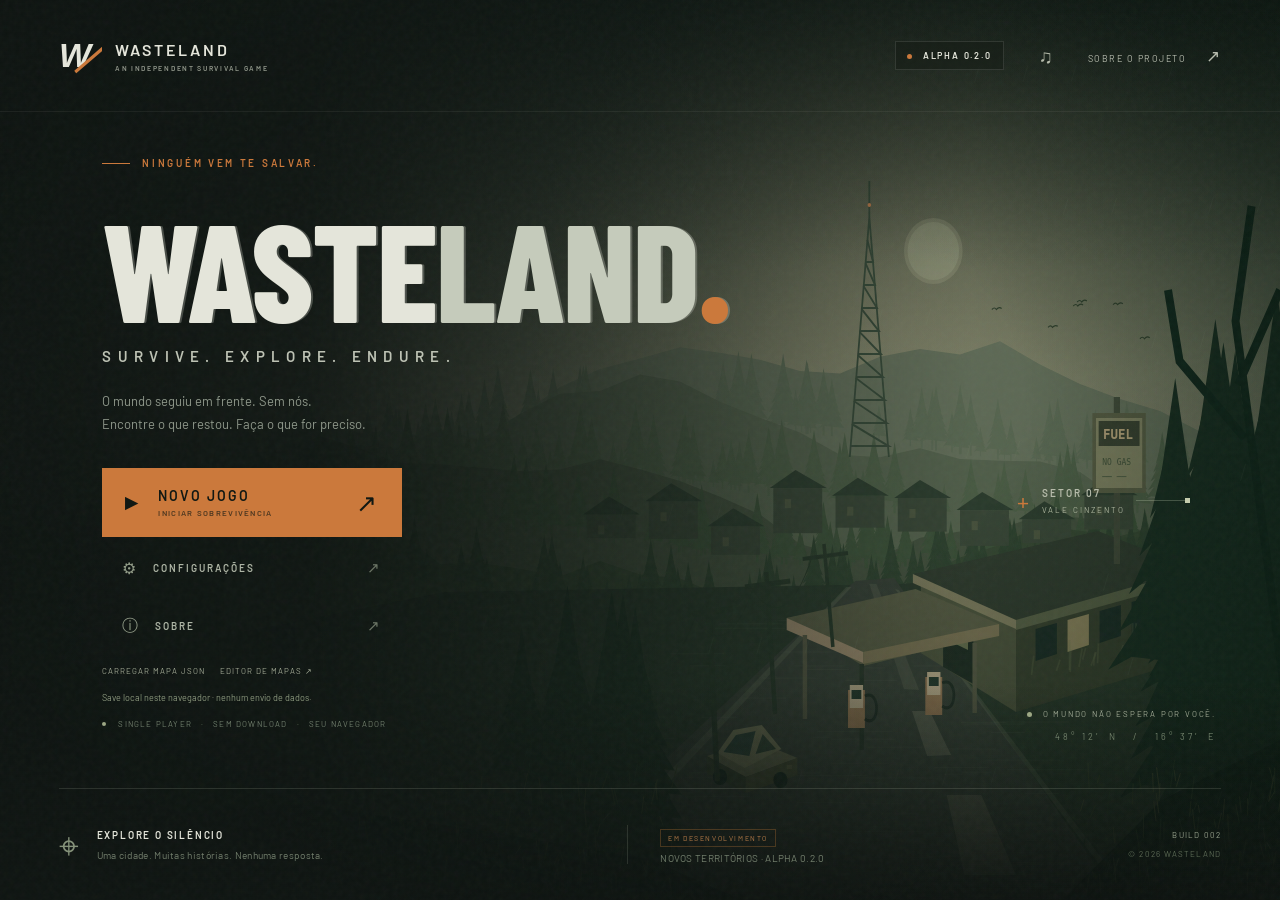
==== index.html @ 9f4ef81c "chore: import supplied Wasteland Alpha baseline" ====
<!DOCTYPE html>
<html lang="pt-BR">
<head>
  <meta charset="UTF-8">
  <meta name="viewport" content="width=device-width, initial-scale=1, viewport-fit=cover">
  <meta name="theme-color" content="#111613">
  <meta name="description" content="Wasteland — uma Alpha survival 2D. Explore uma cidade abandonada, encontre recursos e sobreviva. Grátis, local e sem downloads.">
  <title>WASTELAND — Survival Alpha</title>
  <link rel="stylesheet" href="style.css">
</head>
<body>
  <canvas id="world-canvas" aria-label="Mundo de Wasteland, jogo de sobrevivência em duas dimensões"></canvas>
  <div id="menu-screen" class="screen menu-screen">
    <header class="site-header">
      <a class="brand" href="./" aria-label="Wasteland início"><span class="brand-symbol">W<span>／</span></span><span>WASTELAND<small>AN INDEPENDENT SURVIVAL GAME</small></span></a>
      <div class="header-right"><span class="build-tag"><i></i> ALPHA 0.2.0</span><button id="menu-sound" class="icon-button" aria-label="Desativar áudio" title="Ativar / desativar áudio">♫</button><a href="#" id="about-link" class="header-link">SOBRE O PROJETO <span>↗</span></a></div>
    </header>
    <main class="menu-content">
      <div class="eyebrow"><span></span> NINGUÉM VEM TE SALVAR.</div>
      <h1>WASTE<span>LAND</span><span class="title-dot">.</span></h1>
      <p class="tagline">SURVIVE. EXPLORE. ENDURE.</p>
      <p class="intro">O mundo seguiu em frente. Sem nós.<br>Encontre o que restou. Faça o que for preciso.</p>
      <nav class="menu-actions" aria-label="Menu principal">
        <button id="continue-button" class="primary-button hidden">CONTINUAR <small>RETOMAR SAVE LOCAL</small><span>→</span></button>
        <button id="play-button" class="primary-button"><span class="play-icon">▶</span><span>NOVO JOGO <small>INICIAR SOBREVIVÊNCIA</small></span><span class="button-arrow">↗</span></button>
        <button id="settings-button" class="secondary-button"><span>⚙</span> CONFIGURAÇÕES <span class="small-arrow">↗</span></button>
        <button id="about-button" class="secondary-button"><span>ⓘ</span> SOBRE <span class="small-arrow">↗</span></button>
      <div class="save-tools"><button id="delete-save" class="hidden">EXCLUIR SAVE</button><button id="import-map-button">CARREGAR MAPA JSON</button><a href="editor.html">EDITOR DE MAPAS ↗</a></div><input id="import-map" type="file" accept=".json,application/json" hidden><p id="save-status" class="save-status">Save local neste navegador · nenhum envio de dados.</p>
      </nav>
      <div class="local-note"><span class="status-dot"></span> SINGLE PLAYER <b>·</b> SEM DOWNLOAD <b>·</b> SEU NAVEGADOR</div>
    </main>
    <aside class="scene-label"><span class="crosshair-mark">+</span><div>SETOR 07<small>VALE CINZENTO</small></div><span class="scene-line"></span></aside>
    <aside class="world-status"><span class="status-dot"></span> O MUNDO NÃO ESPERA POR VOCÊ.<small>48° 12′ N &nbsp; / &nbsp; 16° 37′ E</small></aside>
    <footer class="menu-footer">
      <div class="footer-info"><span class="footer-icon">⌖</span><div>EXPLORE O SILÊNCIO<p>Uma cidade. Muitas histórias. Nenhuma resposta.</p></div></div>
      <div class="alpha-note"><span>EM DESENVOLVIMENTO</span><p>NOVOS TERRITÓRIOS · ALPHA 0.2.0</p></div>
      <div class="footer-version">BUILD 002 <span>© 2026 WASTELAND</span></div>
    </footer>
  </div>

  <section id="game-hud" class="screen game-hud hidden" aria-label="Interface do jogo">
    <header class="game-header"><div class="location-block"><span class="tiny-label">SETOR 07 / <span id="time-label">08:00</span></span><h2 id="location-label">VALE CINZENTO</h2><span id="weather-label">☀ CÉU ABERTO</span></div><div class="game-top-actions"><span id="fps-label" class="hidden">60 FPS</span><button id="base-button" class="hud-button">ABRIGO <kbd>B</kbd></button><button id="inventory-button" class="hud-button">MOCHILA <kbd>TAB</kbd></button><button id="pause-button" class="hud-button" aria-label="Pausar">Ⅱ</button></div></header>
    <div id="danger-alert" class="danger-alert hidden">⚠ PERIGO PRÓXIMO</div>
    <div id="survival-status" class="survival-status">CONDIÇÃO ESTÁVEL</div><div id="placement-hint" class="placement-hint hidden">POSICIONAR · CLIQUE PARA CONFIRMAR · ESC CANCELA</div>
    <div id="notifications" class="notifications" aria-live="polite"></div>
    <div id="interaction-prompt" class="interaction-prompt hidden"><kbd>E</kbd><span>SAQUEAR</span></div>
    <footer class="game-bottom"><section class="vitals" aria-label="Atributos de sobrevivência"><div class="vital" id="vital-health"><span>♥</span><div><label>VIDA <b id="health-value">100</b></label><div class="meter"><i id="health-bar"></i></div></div></div><div class="vital" id="vital-hunger"><span>◒</span><div><label>FOME <b id="hunger-value">100</b></label><div class="meter"><i id="hunger-bar"></i></div></div></div><div class="vital" id="vital-thirst"><span>♦</span><div><label>SEDE <b id="thirst-value">100</b></label><div class="meter"><i id="thirst-bar"></i></div></div></div><div class="vital" id="vital-stamina"><span>ϟ</span><div><label>STAMINA <b id="stamina-value">100</b></label><div class="meter"><i id="stamina-bar"></i></div></div></div><div class="temperature"><span>♨</span><b id="temperature-value">36.5°</b><small>TEMPERATURA</small></div><div id="bleeding-status" class="bleeding-status hidden">🩸 SANGRANDO</div></section><div class="weapon-panel"><span class="tiny-label">EQUIPADO / <span id="weapon-name">PISTOLA 9MM</span></span><div><span class="gun-icon" id="weapon-icon"></span><b id="ammo-value">8</b><span id="reserve-value">/ 24</span></div><small id="reload-label"><kbd>R</kbd> RECARREGAR</small></div></footer>
    <aside class="minimap-panel"><canvas id="minimap" width="160" height="140" aria-label="Minimapa do setor"></canvas><span>N ↑ <b>VALE CINZENTO</b></span></aside>
    <div class="control-hint"><kbd>W A S D</kbd> MOVER <span>·</span> <kbd>SHIFT</kbd> CORRER <span>·</span> <kbd>E</kbd> INTERAGIR <span>·</span> <kbd>TAB</kbd> INVENTÁRIO</div>
    <div id="touch-controls" class="touch-controls"><div class="touch-dpad"><button data-key="w" aria-label="Mover para cima">↑</button><button data-key="a" aria-label="Mover à esquerda">←</button><button data-key="s" aria-label="Mover para baixo">↓</button><button data-key="d" aria-label="Mover à direita">→</button></div><div class="touch-actions"><button id="touch-shoot">ATIRAR</button><button id="touch-interact">E</button><button id="touch-reload">R</button><button data-key="shift">CORRER</button></div></div>
  </section>

  <div id="modal-backdrop" class="modal-backdrop hidden">
    <section id="settings-modal" class="modal hidden" role="dialog" aria-modal="true" aria-labelledby="settings-title"><button class="close-modal" aria-label="Fechar">×</button><span class="eyebrow">DO SEU JEITO</span><h2 id="settings-title">CONFIGURAÇÕES<span>.</span></h2><label class="setting-row" for="volume-input">Volume <span id="volume-value">50%</span></label><input id="volume-input" type="range" min="0" max="100" value="50"><label class="setting-row" for="quality-input">Qualidade gráfica<select id="quality-input"><option value="high">Alta</option><option value="medium">Média</option><option value="low">Baixa</option></select></label><label class="setting-row" for="shaders-input">Shaders <span class="setting-help">atmosfera e luz extra</span><input id="shaders-input" type="checkbox"></label><label class="setting-row" for="particles-input">Partículas<select id="particles-input"><option value="low">Baixa</option><option value="medium">Média</option><option value="high">Alta</option></select></label><label class="setting-row" for="rain-input">Chuva visual<input id="rain-input" type="checkbox"></label><label class="setting-row" for="shadows-input">Sombras<input id="shadows-input" type="checkbox"></label><label class="setting-row" for="numbers-input">Números na HUD<input id="numbers-input" type="checkbox"></label><label class="setting-row" for="fps-input">Mostrar FPS<input id="fps-input" type="checkbox"></label><button id="fullscreen-button" class="secondary-button bordered">⛶ &nbsp; ALTERNAR TELA CHEIA</button><p class="modal-footnote">Configurações locais. Qualidade baixa ou FPS baixo reduz efeitos automaticamente. Desligar chuva visual não altera o clima ou a temperatura.</p></section>
    <section id="about-modal" class="modal hidden" role="dialog" aria-modal="true" aria-labelledby="about-title"><button class="close-modal" aria-label="Fechar">×</button><span class="eyebrow">UM MUNDO QUE FICOU PARA TRÁS</span><h2 id="about-title">WASTELAND<span>.</span></h2><p>Uma experiência de sobrevivência 2D independente. Explore o Vale Cinzento, vasculhe construções e mantenha distância dos infectados. Aqui, cada recurso conta.</p><div class="about-controls"><p><kbd>WASD</kbd> Mover <kbd>SHIFT</kbd> Correr</p><p><kbd>MOUSE</kbd> Mirar <kbd>CLIQUE</kbd> Atirar</p><p><kbd>E</kbd> Interagir <kbd>R</kbd> Recarregar</p><p><kbd>TAB</kbd> Inventário <kbd>ESC</kbd> Pausar / voltar</p></div><p class="modal-footnote">Alpha 0.2.0 · Mapa de 4.000 × 3.000, quatro armas, roupas, abrigo e save local. Foco Desktop. Sem contas ou servidores. TAB: inventário. B: abrigo. F6: salvar. A SMG dispara enquanto o clique estiver pressionado.</p><button id="about-play" class="primary-button">ENTRAR NO VALE <span>↗</span></button></section>
    <section id="pause-modal" class="modal hidden" role="dialog" aria-modal="true" aria-labelledby="pause-title"><span class="eyebrow">RESPIRE POR UM MOMENTO</span><h2 id="pause-title">PAUSADO<span>.</span></h2><p>O mundo espera. Só desta vez.</p><button id="resume-button" class="primary-button">CONTINUAR <span>→</span></button><button id="pause-settings" class="secondary-button">⚙ &nbsp; CONFIGURAÇÕES</button><button id="save-button" class="secondary-button">SALVAR PARTIDA <kbd>F6</kbd></button><button id="exit-button" class="secondary-button">↩ &nbsp; SALVAR E VOLTAR AO MENU</button></section>
    <section id="inventory-modal" class="modal inventory-modal hidden" role="dialog" aria-modal="true" aria-labelledby="inventory-title"><button class="close-modal" aria-label="Fechar">×</button><span class="eyebrow">LEVE SÓ O NECESSÁRIO</span><h2 id="inventory-title">SEU INVENTÁRIO<span>.</span></h2><div class="inventory-heading"><span>MOCHILA DE CAMPO</span><span id="slots-count">0 / 12 SLOTS</span></div><div id="inventory-categories" class="inventory-categories"></div><div class="inventory-layout"><div id="inventory-grid" class="inventory-grid"></div><aside id="equipment-slots" class="equipment-slots"></aside></div><div id="item-details" class="item-details">Selecione um item para ver detalhes e usar.</div><p class="modal-footnote">Arraste para organizar ou equipar. Selecione para usar, separar stack ou descartar. Equipamentos contam na carga. O jogo está pausado.</p></section>
    <section id="loot-modal" class="modal hidden" role="dialog" aria-modal="true" aria-labelledby="loot-title"><button class="close-modal" aria-label="Fechar">×</button><span class="eyebrow">ALGUÉM DEIXOU ALGO PARA TRÁS</span><h2 id="loot-title">SUPRIMENTOS<span>.</span></h2><p id="loot-source"></p><div id="loot-list" class="loot-list"></div><button id="take-all-button" class="primary-button">COLETAR TUDO <span>↓</span></button><p class="modal-footnote">A Alpha pausa durante o saque. Clique em um item para coletar individualmente.</p></section>
    <section id="base-modal" class="modal hidden" role="dialog" aria-modal="true" aria-labelledby="base-title"><button class="close-modal" aria-label="Fechar">×</button><span class="eyebrow">UM LUGAR PARA FICAR</span><h2 id="base-title">SEU ABRIGO<span>.</span></h2><p>Escolha um objeto e um local próximo, fora das estradas. Limite de 12 objetos. O mundo continua ao posicionar.</p><div id="base-recipes" class="loot-list"></div><p class="modal-footnote">Abrigo protege da chuva. Baú armazena 16 tipos de itens. E interage; fogueiras precisam de madeira.</p></section>
    <section id="storage-modal" class="modal inventory-modal hidden" role="dialog" aria-modal="true" aria-labelledby="storage-title"><button class="close-modal" aria-label="Fechar">×</button><span class="eyebrow">GUARDE O QUE IMPORTA</span><h2 id="storage-title">ARMAZENAMENTO<span>.</span></h2><div class="storage-columns"><section><h3>MOCHILA →</h3><div id="storage-deposit" class="loot-list"></div></section><section><h3>← BAÚ <span id="storage-capacity"></span></h3><div id="storage-withdraw" class="loot-list"></div></section></div><p class="modal-footnote">Clique para transferir um stack inteiro. Desequipe antes de guardar.</p></section>
    <section id="death-modal" class="modal death-modal hidden" role="dialog" aria-modal="true" aria-labelledby="death-title"><span class="eyebrow">O VALE GUARDA MAIS UMA HISTÓRIA</span><span class="death-symbol">☠</span><h2 id="death-title">VOCÊ MORREU<span>.</span></h2><p id="death-summary"></p><button id="respawn-button" class="primary-button">RESPAWN <span>↗</span></button><p class="modal-footnote">Um novo começo. O mundo e seus itens serão reiniciados.</p></section>
  </div>
  <div id="global-toast" class="global-toast hidden" role="status"></div>
  <script src="js/world.js"></script>
  <script src="js/weapons.js"></script>
  <script src="js/items.js"></script>
  <script src="maps/valley.js"></script>
  <script src="js/map.js"></script>
  <script src="js/settings.js"></script>
  <script src="js/equipment.js"></script>
  <script src="js/inventory.js"></script>
  <script src="js/base.js"></script>
  <script src="js/save.js"></script>
  <script src="js/audio.js"></script>
  <script src="js/renderer.js"></script>
  <script src="js/game.js"></script>
  <script src="js/ui.js"></script>
  <script src="js/desktop.js"></script>
</body>
</html>
---- style.css ----
/* Local fonts: the entire game works without an internet connection. */
@font-face{font-family:'Barlow';font-style:normal;font-weight:400;font-display:swap;src:url('assets/fonts/barlow-400.woff2') format('woff2')}
@font-face{font-family:'Barlow';font-style:normal;font-weight:500 900;font-display:swap;src:url('assets/fonts/barlow-600.woff2') format('woff2')}
@font-face{font-family:'Barlow Condensed';font-style:normal;font-weight:400 700;font-display:swap;src:url('assets/fonts/barlow-condensed-600.woff2') format('woff2')}
@font-face{font-family:'Barlow Condensed';font-style:normal;font-weight:800 900;font-display:swap;src:url('assets/fonts/barlow-condensed-800.woff2') format('woff2')}
:root{--ink:#111714;--panel:#181e1a;--paper:#e4e5da;--muted:#92988c;--accent:#cb793c;--line:rgba(203,210,190,.15);--font:'Barlow',Arial,sans-serif;--display:'Barlow Condensed',Impact,'Arial Narrow',sans-serif}*{box-sizing:border-box}html,body{margin:0;width:100%;height:100%;overflow:hidden;background:#111713;color:var(--paper);font-family:var(--font)}button,a,input,select{-webkit-tap-highlight-color:transparent}button,a{touch-action:manipulation}button{font:inherit;color:inherit;cursor:pointer;border:0}button:focus-visible,a:focus-visible,input:focus-visible,select:focus-visible{outline:2px solid #dfa05f;outline-offset:5px}button{transition:background .2s,color .2s,transform .2s}button:active{transform:translateY(1px)}a{color:inherit;text-decoration:none}button:disabled{opacity:.4;cursor:not-allowed}.hidden{display:none!important}#world-canvas{position:fixed;inset:0;display:block;width:100%;height:100%;touch-action:none}.screen{position:absolute;inset:0}.menu-screen{background:linear-gradient(90deg,rgba(14,20,17,.98) 0%,rgba(14,20,17,.93) 24%,rgba(14,20,17,.52) 48%,rgba(14,20,17,.06) 76%),linear-gradient(0deg,rgba(13,18,15,.95),transparent 24%,transparent 70%,rgba(13,18,15,.4));overflow-y:auto}.menu-screen:after{content:'';pointer-events:none;position:absolute;inset:0;opacity:.12;background-image:url("data:image/svg+xml,%3Csvg viewBox='0 0 180 180' xmlns='http://www.w3.org/2000/svg'%3E%3Cfilter id='n'%3E%3CfeTurbulence type='fractalNoise' baseFrequency='.9' numOctaves='3' stitchTiles='stitch'/%3E%3C/filter%3E%3Cpath fill='%23fff' filter='url(%23n)' opacity='.3' d='M0 0h180v180H0z'/%3E%3C/svg%3E")}.site-header{position:relative;z-index:1;display:flex;align-items:center;justify-content:space-between;padding:32px 4.6%;border-bottom:1px solid rgba(205,213,193,.07)}.brand{display:flex;gap:13px;align-items:center;font-size:16px;letter-spacing:3px;font-weight:700}.brand-symbol{font-family:Impact,sans-serif;font-size:34px;font-style:italic;letter-spacing:-8px;color:var(--paper);position:relative;width:43px;overflow:hidden}.brand-symbol span{color:var(--accent);font-size:35px;margin-left:-9px}.brand small{display:block;letter-spacing:1.7px;font-size:7px;color:var(--muted);margin-top:5px}.header-right{display:flex;align-items:center;gap:27px}.build-tag{border:1px solid #ffffff1c;background:#141a1577;padding:8px 11px;font-size:9px;font-weight:600;letter-spacing:1.8px}.build-tag i,.status-dot{display:inline-block;width:5px;height:5px;background:#9da885;border-radius:50%;margin-right:7px;box-shadow:0 0 7px #a5b08722}.build-tag i{background:var(--accent)}.icon-button{background:none;font-size:19px;color:#b4b9a9;width:30px;height:30px}.header-link{font-size:9px;letter-spacing:1.5px;color:#b8bdaf}.header-link span{margin-left:16px;font-size:17px}.menu-content{position:relative;z-index:1;margin:7.4vh 0 155px 8%;width:540px}.eyebrow{color:var(--accent);font-size:10px;letter-spacing:2.7px;font-weight:600;display:flex;align-items:center;gap:12px}.eyebrow>span:not(.title-dot){width:28px;height:1px;background:var(--accent)}h1{font-family:var(--display);font-size:clamp(86px,10.8vw,155px);font-weight:800;letter-spacing:-2px;line-height:1;margin:17px 0 9px;text-shadow:2px 0 #e4e5da44}h1>span:not(.title-dot){color:#c5cbbb}h1 .title-dot{color:var(--accent);font-size:1.1em;margin-left:0} .tagline{font-size:15px;letter-spacing:6.3px;margin:0 0 25px;color:#bdc2b4;font-weight:500}.intro{color:#8f988b;line-height:1.8;font-size:13px;margin-bottom:31px}.menu-actions{width:300px;display:flex;flex-direction:column;gap:5px}.primary-button{padding:19px 23px;background:var(--accent);color:#111813;display:flex;align-items:center;gap:19px;font-size:14px;letter-spacing:2px;font-weight:700;min-height:64px;text-align:left}.primary-button:hover{background:#e09251;box-shadow:0 0 30px #c9793920}.play-icon{font-size:16px}.primary-button small{display:block;font-size:8px;letter-spacing:1.3px;opacity:.67;margin-top:4px}.primary-button .button-arrow{margin-left:auto;font-size:25px;font-weight:400}.secondary-button{display:flex;align-items:center;gap:15px;text-align:left;background:transparent;padding:16px 20px;min-height:48px;color:#aeb5a5;font-weight:500;font-size:10px;letter-spacing:2px}.secondary-button:hover{color:#e1e5d9;background:#ffffff07}.secondary-button>span:first-child{font-size:16px;color:#949e8a}.secondary-button .small-arrow{margin-left:auto;font-size:15px;color:#6b7565}.local-note{margin-top:25px;font-size:8px;letter-spacing:1.2px;color:#73816f;display:flex;align-items:center;gap:5px}.local-note b{padding:0 4px;color:#53614e}.local-note .status-dot{width:4px;height:4px}.scene-label{position:absolute;right:7%;top:54%;display:flex;gap:11px;align-items:center;color:#d3d6c6cc;font-size:10px;font-weight:600;letter-spacing:2px;z-index:1}.scene-label small{display:block;font-size:8px;font-weight:400;color:#b0b8a1;margin-top:6px;letter-spacing:2px}.crosshair-mark{font-size:24px;font-weight:400;color:var(--accent)}.scene-line{width:54px;height:1px;background:#c7d0b344;position:relative}.scene-line:after{content:'';position:absolute;right:0;top:-2px;height:5px;width:5px;background:#c4ccad}.world-status{position:absolute;right:5%;bottom:158px;font-size:8px;letter-spacing:1.8px;color:#a4ad98;z-index:1}.world-status small{display:block;font-size:9px;letter-spacing:3px;margin-top:12px;color:#73826c;text-align:right}.menu-footer{position:absolute;bottom:0;left:4.6%;right:4.6%;min-height:112px;border-top:1px solid var(--line);display:flex;align-items:center;justify-content:space-between;gap:25px;z-index:1}.footer-info{display:flex;gap:16px;align-items:center;font-size:10px;letter-spacing:1.8px;font-weight:500}.footer-icon{font-size:35px;font-weight:400;color:#849179}.menu-footer p{color:#727e6c;font-size:10px;letter-spacing:.3px;margin:8px 0 0;font-weight:400}.alpha-note{padding-left:32px;border-left:1px solid var(--line)}.alpha-note>span{border:1px solid #c97b384a;color:#b87d49;padding:4px 7px;font-size:7px;letter-spacing:1.6px}.footer-version{font-size:8px;letter-spacing:1.2px;color:#9aa48f;text-align:right}.footer-version span{display:block;color:#5d6b56;margin-top:9px;font-size:8px}
/* Play interface */
.game-hud{pointer-events:none;background:linear-gradient(180deg,#0b100b55,transparent 19%,transparent 75%,#0b100b77)}.game-hud button,.touch-controls{pointer-events:auto}.game-header{position:absolute;top:26px;left:30px;right:30px;display:flex;align-items:flex-start;justify-content:space-between}.tiny-label{font-size:9px;letter-spacing:2px;color:#a6af98}.location-block h2{font-family:var(--display);font-weight:600;font-size:27px;letter-spacing:3px;margin:6px 0}.location-block>span:last-child{font-size:9px;color:#adb49f;letter-spacing:2px}.game-top-actions{display:flex;gap:10px;align-items:center}.hud-button{background:#101912d9;border:1px solid #c7d1b224;padding:11px 14px;font-size:9px;letter-spacing:1.5px;backdrop-filter:blur(8px)}kbd{display:inline-block;border:1px solid #d1d5bb35;border-radius:2px;padding:3px 5px;font:9px var(--font);color:#cbd0bd;background:#17201677;letter-spacing:1px}.hud-button kbd{margin-left:10px}#fps-label{font:10px monospace;color:#bbc99b}.game-bottom{position:absolute;left:30px;right:30px;bottom:43px;display:flex;align-items:flex-end;justify-content:space-between}.vitals{display:flex;gap:21px;align-items:center;position:relative;padding:18px 20px;background:#101710dc;border:1px solid #d2ddc019;backdrop-filter:blur(8px)}.vital{display:flex;gap:9px;align-items:center}.vital>span{font-size:20px;color:#a5b598}.vital>div{width:76px}.vital label{display:flex;justify-content:space-between;font-size:8px;letter-spacing:1.2px;color:#a4ae97}.vital label b{font-size:9px;font-weight:500;color:#e2e7d9}.meter{background:#d0d6bb13;height:3px;margin-top:8px}.meter i{height:100%;width:100%;display:block;background:#adba95;transition:width .2s}.vital.low .meter i{background:#cc6850}.vital.low>span{color:#e27861}#vital-thirst>span{color:#8aabaf}#vital-thirst .meter i{background:#8aabaf}#vital-stamina>span{color:#c4ac75}#vital-stamina .meter i{background:#c4ac75}.temperature{border-left:1px solid var(--line);padding-left:19px;display:grid;grid-template-columns:18px auto;gap:3px 5px}.temperature>span{grid-row:span 2;font-size:22px;color:#bdb08b}.temperature b{font-size:14px;font-weight:500}.temperature small{font-size:6px;letter-spacing:1px;color:#9da98e}.bleeding-status{position:absolute;bottom:calc(100% + 10px);left:0;background:#6a2823cf;padding:8px 12px;color:#f1b4a0;font-size:10px;letter-spacing:2px}.weapon-panel{text-align:right;padding:13px 18px;background:#101710cf;border:1px solid #d2ddc019;min-width:185px}.weapon-panel>div{display:flex;align-items:center;gap:13px;justify-content:flex-end;margin:7px 0}.weapon-panel b{font-family:var(--display);font-size:33px;font-weight:500}.weapon-panel #reserve-value{color:#9ba68c;font-size:15px}.gun-icon{font-size:28px;margin-right:8px;color:#919e80}.weapon-panel small{font-size:8px;letter-spacing:1px;color:#9caa8c}.control-hint{position:absolute;bottom:12px;left:30px;display:flex;gap:10px;align-items:center;font-size:7px;color:#96a587;letter-spacing:1px}.control-hint kbd{font-size:7px;padding:2px 4px}.control-hint>span{color:#6b775e}.interaction-prompt{position:absolute;left:50%;top:61%;transform:translateX(-50%);padding:10px 14px;background:#141c14ed;border:1px solid #b9c79d55;font-size:10px;letter-spacing:2px;display:flex;align-items:center;gap:12px;white-space:nowrap}.interaction-prompt kbd{background:var(--accent);color:#161d13;font-size:14px;font-weight:700;border:none;padding:6px 9px}.danger-alert{position:absolute;top:34px;left:50%;transform:translateX(-50%);color:#df9771;background:#492b21b3;border:1px solid #b9713844;padding:9px 15px;font-size:9px;letter-spacing:2px}.notifications{position:absolute;left:30px;top:137px;display:flex;flex-direction:column;gap:7px}.notification{font-size:11px;color:#c8d1bb;background:#121c13d9;border-left:2px solid #9aaa7d;padding:10px 14px;animation:toast-in .25s ease-out}.notification.warn{border-color:#d47750;color:#e2a580}.minimap-panel{position:absolute;right:30px;top:87px;background:#0e160ddd;border:1px solid #bfceb02e;padding:6px}.minimap-panel canvas{display:block;width:150px;height:132px}.minimap-panel>span{display:flex;justify-content:space-between;font-size:7px;letter-spacing:1px;padding:7px 3px;color:#c7cfb8}.minimap-panel b{font-weight:400;color:#8b9e7b}.touch-controls{display:none}
/* Shared dialogs */
.modal-backdrop{position:absolute;inset:0;background:#080e0bc9;backdrop-filter:blur(8px);display:flex;align-items:center;justify-content:center;padding:25px;z-index:10}.modal{position:relative;width:460px;max-width:100%;max-height:92vh;overflow:auto;background:linear-gradient(135deg,#20271f,#151b16);border:1px solid #b9c2ab29;padding:38px;box-shadow:0 30px 100px #0006}.modal .eyebrow{font-size:8px;letter-spacing:2px}.modal h2{font-family:var(--display);font-size:39px;line-height:1;letter-spacing:1px;font-weight:600;margin:16px 0 27px}.modal h2>span{color:var(--accent)}.modal>p{font-size:13px;line-height:1.7;color:#a5af9a}.modal .primary-button{width:100%;justify-content:space-between;margin-top:20px;min-height:55px;font-size:11px;padding:17px 20px}.close-modal{position:absolute;right:17px;top:13px;background:none;color:#8a9680;font-size:25px;width:25px;height:25px}.close-modal:hover{color:#fff}.modal .modal-footnote{font-size:10px;color:#79866f;line-height:1.8;margin:20px 0 0}.setting-row{display:flex;align-items:center;justify-content:space-between;font-size:12px;min-height:57px;border-bottom:1px solid var(--line)}.setting-row>span{color:#b78758}.setting-row select{background:#11190f;color:#c4cdb8;border:1px solid var(--line);padding:8px 12px;font:11px var(--font)}input[type=range]{width:100%;accent-color:var(--accent);margin:12px 0 16px}input[type=checkbox]{accent-color:var(--accent);width:17px;height:17px}.bordered{border:1px solid var(--line);width:100%;margin-top:20px}.about-controls{border-top:1px solid var(--line);border-bottom:1px solid var(--line);margin:20px 0;padding:6px 0}.about-controls p{font-size:10px;color:#a1ad93;display:flex;align-items:center;gap:8px}.about-controls kbd:nth-of-type(2){margin-left:auto}.inventory-modal{width:650px}.inventory-heading{display:flex;justify-content:space-between;color:#99a88a;font-size:9px;letter-spacing:1.5px;margin-bottom:14px}.inventory-grid{display:grid;grid-template-columns:repeat(4,1fr);gap:8px}.inventory-slot{min-height:93px;background:#10170f;border:1px solid #c9d1b51a;display:flex;flex-direction:column;align-items:center;justify-content:center;position:relative;padding:8px;color:#aebba0}.inventory-slot:hover:not(:disabled),.inventory-slot.selected{border-color:#c07c43;background:#24281b}.item-icon{font-size:24px;margin:4px 0 7px;filter:saturate(.55)}.item-name{font-size:9px;letter-spacing:.5px}.item-quantity{position:absolute;right:7px;top:5px;font-size:9px;color:#cfbc8e}.empty-slot{opacity:.3;font:16px monospace}.equipped-row{display:flex;justify-content:space-between;align-items:center;gap:10px;margin-top:16px;padding:15px 0;border-top:1px solid var(--line);border-bottom:1px solid var(--line);font-size:8px;color:#91a17f;letter-spacing:.7px}.equipped-row b{color:#c8d0bc;font-weight:500;font-size:10px}.item-details{min-height:65px;padding-top:15px;font-size:11px;color:#a4b395;display:flex;align-items:center;justify-content:space-between;gap:15px}.item-details strong{color:#d7dec9;display:block;margin-bottom:5px;font-size:12px}.item-details button{padding:10px 13px;background:var(--accent);color:#151c11;font-size:9px;font-weight:700;letter-spacing:1px;white-space:nowrap}.loot-list{display:flex;flex-direction:column;gap:7px}.loot-item{display:flex;gap:15px;align-items:center;text-align:left;padding:9px 14px;background:#10190f;border:1px solid var(--line);font-size:12px}.loot-item:hover{border-color:var(--accent)}.loot-item>span:last-child{margin-left:auto;color:#c28d56;font-size:10px}.loot-item .item-icon{font-size:20px;margin:0}.death-modal{text-align:center}.death-modal .eyebrow{justify-content:center;color:#bd7056}.death-modal h2{font-size:55px}.death-symbol{display:block;font-size:54px;margin:24px 0;color:#bb7258}.global-toast{position:fixed;bottom:22px;left:50%;transform:translateX(-50%);background:#26321f;border:1px solid #becb9e44;padding:13px 20px;font-size:12px;z-index:30;max-width:90%;text-align:center}@keyframes toast-in{from{opacity:0;transform:translateX(-8px)}to{opacity:1;transform:translateX(0)}}
@media(min-width:1500px){.menu-content{margin-top:12vh}.menu-footer{min-height:125px}.world-status{bottom:170px}}@media(max-height:740px) and (min-width:761px){.site-header{padding-top:22px;padding-bottom:22px}.menu-content{margin-top:5vh;margin-bottom:135px}h1{font-size:112px}.intro{margin-bottom:18px}.tagline{margin-bottom:16px}.menu-actions{gap:0}.local-note{margin-top:15px}.menu-footer{min-height:85px}.world-status{bottom:125px}}
@media(max-width:1000px){.alpha-note{display:none}.menu-content{margin-left:7%;width:530px}h1{font-size:118px}.vitals{gap:12px;padding:14px}.vital>div{width:55px}.temperature{padding-left:12px}.game-bottom{left:20px;right:20px}.header-link{display:none}}
@media(max-width:760px){.site-header{padding:22px 6%}.brand{font-size:13px;gap:9px;letter-spacing:2px}.brand small{font-size:5px;letter-spacing:1.1px}.brand-symbol{font-size:28px;width:35px}.header-right{gap:8px}.build-tag{font-size:7px;letter-spacing:1px;padding:6px}.icon-button{font-size:16px;width:24px}.menu-content{margin:11vh 6% 155px;width:88%}.menu-screen{background:linear-gradient(90deg,#0e1411e8,#0e1411a0 70%,#0e14114d),linear-gradient(0deg,#0d120f,transparent 40%)}h1{font-size:clamp(69px,17.1vw,128px);letter-spacing:-1px;margin-top:22px;white-space:nowrap}.eyebrow{font-size:8px;letter-spacing:2px}.tagline{font-size:10px;letter-spacing:3.8px;margin-top:12px;margin-bottom:24px}.intro{font-size:12px;line-height:1.8;margin-bottom:27px}.menu-actions{width:min(300px,100%)}.primary-button{min-height:62px}.local-note{font-size:7px;letter-spacing:.7px;gap:2px}.scene-label,.world-status{display:none}.menu-footer{left:6%;right:6%;min-height:100px;gap:10px}.footer-icon{font-size:25px}.footer-info{gap:10px;font-size:8px;letter-spacing:1px}.menu-footer p{max-width:180px;line-height:1.6;font-size:9px}.footer-version{font-size:6px;letter-spacing:.7px}.footer-version span{font-size:6px;max-width:75px;line-height:1.7}.game-header{top:16px;left:15px;right:15px}.location-block h2{font-size:21px;letter-spacing:1px}.tiny-label{font-size:7px;letter-spacing:1px}.location-block>span:last-child{font-size:7px}.hud-button{padding:9px;font-size:8px}.hud-button kbd{display:none}.game-top-actions{gap:5px}.minimap-panel{right:15px;top:70px;padding:4px}.minimap-panel canvas{width:90px;height:79px}.minimap-panel>span{font-size:5px;letter-spacing:.5px}.danger-alert{top:174px;font-size:7px;letter-spacing:1px}.notifications{left:15px;top:95px;max-width:235px}.notification{font-size:9px;padding:8px 10px}.game-bottom{left:12px;right:12px;bottom:17px;gap:8px;align-items:stretch}.vitals{flex:1;display:grid;grid-template-columns:1fr 1fr;gap:9px 12px;padding:12px 10px}.vital{gap:5px}.vital>span{font-size:15px}.vital>div{width:100%;min-width:40px}.vital label{font-size:6px}.vital label b{font-size:7px}.meter{margin-top:5px}.temperature{border:0;padding:0;grid-column:span 2;display:flex;align-items:center;gap:7px}.temperature>span{font-size:13px}.temperature b{font-size:10px}.temperature small{font-size:6px}.weapon-panel{min-width:104px;padding:10px 9px}.weapon-panel .tiny-label{display:block;font-size:6px;max-width:87px;line-height:1.8}.weapon-panel>div{gap:8px;margin:4px 0}.weapon-panel b{font-size:27px}.weapon-panel #reserve-value{font-size:11px}.gun-icon{display:none}.weapon-panel small{font-size:6px}.control-hint{display:none}.modal-backdrop{padding:16px}.modal{padding:29px 22px;max-height:90vh;max-height:90dvh}.modal h2{font-size:32px}.inventory-grid{gap:5px}.inventory-slot{min-height:76px;padding:5px}.item-name{font-size:7px}.item-icon{font-size:20px}.equipped-row{font-size:6px;gap:5px}.equipped-row b{font-size:8px}.modal .eyebrow{font-size:7px}.inventory-heading{font-size:7px}.item-details{font-size:10px}.touch-controls{position:absolute;left:15px;right:15px;bottom:153px;display:flex;justify-content:space-between;align-items:flex-end;pointer-events:none}.touch-controls button{pointer-events:auto;background:#152011aa;border:1px solid #b4c99a50;color:#c3d1b3;min-height:39px;min-width:39px;touch-action:none;user-select:none;font-size:17px;border-radius:4px}.touch-controls button:active{background:#c17f46aa}.touch-dpad{display:grid;grid-template-columns:repeat(3,40px);grid-template-rows:repeat(2,40px);gap:4px}.touch-dpad button:first-child{grid-column:2}.touch-dpad button:nth-child(2){grid-row:2;grid-column:1}.touch-dpad button:nth-child(3){grid-row:2;grid-column:2}.touch-dpad button:nth-child(4){grid-row:2;grid-column:3}.touch-actions{display:grid;grid-template-columns:repeat(2,48px);gap:5px}.touch-actions button{font-size:8px;font-weight:600}.interaction-prompt{top:52%;font-size:8px;padding:7px 10px;max-width:94%;letter-spacing:1px}.interaction-prompt kbd{font-size:11px;padding:4px 7px}.bleeding-status{font-size:8px}}
@media(max-height:690px) and (max-width:760px){.menu-content{margin-top:5vh;margin-bottom:135px}.menu-footer{position:relative;left:auto;right:auto;margin:0 6%}.intro{margin-bottom:16px}.local-note{margin-top:14px}.menu-content{margin-bottom:45px}.tagline{margin-bottom:15px}.secondary-button{padding-top:12px;padding-bottom:12px}.touch-controls{bottom:132px}.game-header{top:9px}.minimap-panel{display:none}}
@media(prefers-reduced-motion:reduce){button{transition:none}.notification{animation:none}}
/* Alpha 0.2: compact desktop survival interface, reusing the original art direction. */
.save-tools{display:flex;flex-wrap:wrap;gap:8px 15px;margin-top:8px}.save-tools button,.save-tools a{padding:0;background:none;color:#a3aa96;font-size:8px;letter-spacing:1px}.save-tools button:hover,.save-tools a:hover{color:var(--accent)}.save-status{font-size:9px;color:#8c987e;line-height:1.6;margin:10px 0 0}.menu-content{margin-top:5vh}.menu-actions:has(#continue-button:not(.hidden)) #play-button{background:#20281d;color:#bac4ac;min-height:44px;padding:12px 23px}.menu-actions:has(#continue-button:not(.hidden)) #play-button small{display:none}.local-note{margin-top:14px}.setting-help{font-size:9px}.setting-row{min-height:44px}#settings-modal{width:520px}.inventory-modal{width:960px}.inventory-layout{display:grid;grid-template-columns:minmax(0,1fr) 180px;gap:22px}.inventory-grid{grid-template-columns:repeat(5,1fr)}.inventory-slot{min-height:84px;border-top:2px solid #667556}.inventory-slot[data-category=weapons]{border-top-color:#ac8154}.inventory-slot[data-category=water]{border-top-color:#729ea9}.inventory-slot[data-category=medicine]{border-top-color:#b96c56}.inventory-slot[data-category=food]{border-top-color:#b6a268}.inventory-slot[data-category=equipment]{border-top-color:#8b91ab}.inventory-slot.dimmed{opacity:.25}.category-tag{font-size:6px;text-transform:uppercase;letter-spacing:1px;opacity:.5;margin-top:5px}.inventory-categories{display:flex;gap:5px;flex-wrap:wrap;margin-bottom:16px}.inventory-categories button{background:#111b12;color:#85957c;padding:8px 11px;font-size:10px}.inventory-categories button.active{color:#e2c597;border-bottom:1px solid var(--accent)}.equipment-slots{display:flex;flex-direction:column;gap:6px}.equipment-slot{background:#10170f;border:1px solid #c4ccb722;color:#afbca0;text-align:left;white-space:pre-line;padding:10px 12px;font-size:10px;line-height:1.8;min-height:48px}.equipment-slot:hover{border-color:var(--accent)}.item-icon svg{width:52px;height:32px}.item-details{align-items:flex-start;min-height:85px}.item-actions{display:flex;flex-wrap:wrap;justify-content:flex-end;gap:5px;max-width:360px}.item-actions button{font-size:8px;padding:10px}.storage-columns{display:grid;grid-template-columns:1fr 1fr;gap:25px}.storage-columns h3{font-size:11px;letter-spacing:2px;color:#bdba94}.storage-columns .loot-list{max-height:45vh;overflow:auto}.gun-icon{width:70px;height:42px;display:inline-block}.gun-icon svg{width:100%;height:100%}.weapon-panel{min-width:240px;background:linear-gradient(120deg,#101b16eb,#151e16ed);border-left:2px solid #a78b57}.weapon-panel b{font-size:38px}.weapon-panel>div{gap:12px}.weapon-panel .gun-icon{margin-right:auto}.vitals{border:0;border-bottom:2px solid #8b9d7655;padding:16px 18px;gap:18px;background:linear-gradient(120deg,#101b16ee,#151e16d9)}.vital>span svg{width:19px;height:23px}.vital>div{width:65px}.vital label{font-size:7px}.meter{height:4px}.survival-status{position:absolute;left:30px;bottom:124px;font-size:8px;letter-spacing:2px;color:#b4c19b;padding:6px 10px;border-left:2px solid #a0b180;background:#0e1b15d9}.survival-status.warning{border-color:#d38f61;color:#e7b18a}.hide-numbers .vital label b{visibility:hidden}.placement-hint{position:absolute;left:50%;bottom:150px;transform:translateX(-50%);background:#182319ec;border:1px solid #c2af7c66;padding:13px 20px;color:#e1c28c;font-size:10px;letter-spacing:1.3px}.game-top-actions{gap:8px}.game-bottom{bottom:38px}.bleeding-status{bottom:calc(100% + 44px)}.minimap-panel{border-top:2px solid #c1874e88}.minimap-panel canvas{width:172px;height:140px}.game-header .location-block h2{font-size:25px}.notifications{max-width:440px}.notification{font-size:10px}.control-hint{font-size:7px}.empty-slot{font-size:10px}.modal-footnote a{color:var(--accent)}
@media(min-width:761px) and (max-height:850px){.menu-content{margin-top:3vh;margin-bottom:135px}.menu-content h1{font-size:115px}.intro{margin-bottom:16px}.tagline{margin-bottom:18px}.menu-actions .secondary-button{padding:12px 20px;min-height:40px}.menu-footer{min-height:80px}.world-status{bottom:110px}}
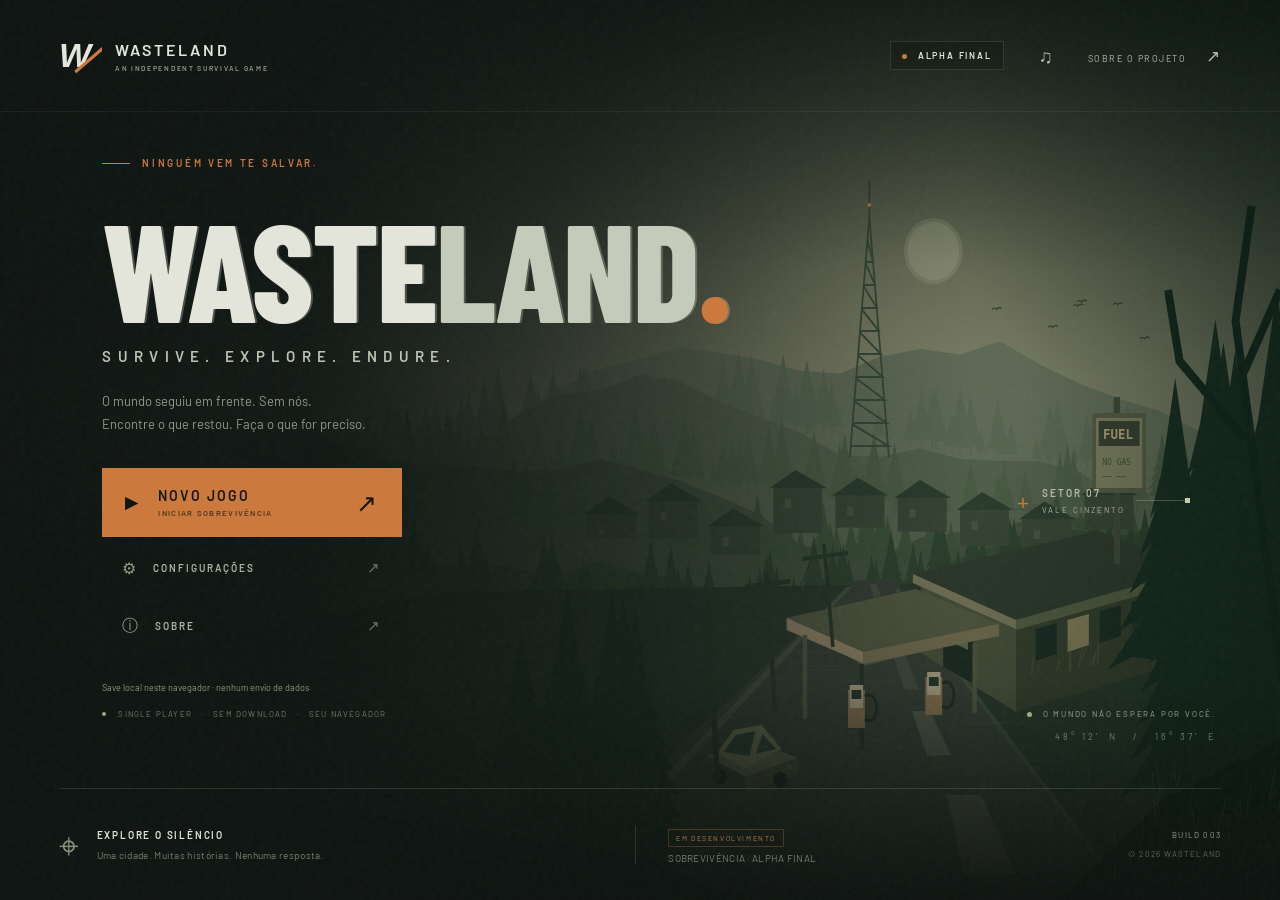
==== commit fe92eff4: "feat(ui): clean gameplay HUD and polish inventory and settings controls" ====
--- a/index.html
+++ b/index.html
@@ -5,15 +5,16 @@
   <meta name="viewport" content="width=device-width, initial-scale=1, viewport-fit=cover">
   <meta name="theme-color" content="#111613">
   <meta name="description" content="Wasteland — uma Alpha survival 2D. Explore uma cidade abandonada, encontre recursos e sobreviva. Grátis, local e sem downloads.">
-  <title>WASTELAND — Survival Alpha</title>
+  <title>WASTELAND — Alpha Final</title>
   <link rel="stylesheet" href="style.css">
+  <link rel="icon" href="data:image/svg+xml,%3Csvg xmlns=%27http://www.w3.org/2000/svg%27 viewBox=%270 0 32 32%27%3E%3Crect width=%2732%27 height=%2732%27 fill=%27%23111714%27/%3E%3Cpath d=%27M4 7l5 18h5l2-8 2 8h5l5-18h-5l-3 12-2-9h-4l-2 9-3-12z%27 fill=%27%23cb793c%27/%3E%3C/svg%3E">
 </head>
 <body>
   <canvas id="world-canvas" aria-label="Mundo de Wasteland, jogo de sobrevivência em duas dimensões"></canvas>
   <div id="menu-screen" class="screen menu-screen">
     <header class="site-header">
       <a class="brand" href="./" aria-label="Wasteland início"><span class="brand-symbol">W<span>／</span></span><span>WASTELAND<small>AN INDEPENDENT SURVIVAL GAME</small></span></a>
-      <div class="header-right"><span class="build-tag"><i></i> ALPHA 0.2.0</span><button id="menu-sound" class="icon-button" aria-label="Desativar áudio" title="Ativar / desativar áudio">♫</button><a href="#" id="about-link" class="header-link">SOBRE O PROJETO <span>↗</span></a></div>
+      <div class="header-right"><span class="build-tag"><i></i> ALPHA FINAL</span><button id="menu-sound" class="icon-button" aria-label="Desativar áudio" title="Ativar / desativar áudio">♫</button><a href="#" id="about-link" class="header-link">SOBRE O PROJETO <span>↗</span></a></div>
     </header>
     <main class="menu-content">
       <div class="eyebrow"><span></span> NINGUÉM VEM TE SALVAR.</div>
@@ -25,7 +26,7 @@
         <button id="play-button" class="primary-button"><span class="play-icon">▶</span><span>NOVO JOGO <small>INICIAR SOBREVIVÊNCIA</small></span><span class="button-arrow">↗</span></button>
         <button id="settings-button" class="secondary-button"><span>⚙</span> CONFIGURAÇÕES <span class="small-arrow">↗</span></button>
         <button id="about-button" class="secondary-button"><span>ⓘ</span> SOBRE <span class="small-arrow">↗</span></button>
-      <div class="save-tools"><button id="delete-save" class="hidden">EXCLUIR SAVE</button><button id="import-map-button">CARREGAR MAPA JSON</button><a href="editor.html">EDITOR DE MAPAS ↗</a></div><input id="import-map" type="file" accept=".json,application/json" hidden><p id="save-status" class="save-status">Save local neste navegador · nenhum envio de dados.</p>
+      <div class="save-tools"><button id="delete-save" class="hidden">EXCLUIR SAVE</button></div><p id="save-status" class="save-status">Save local neste navegador · nenhum envio de dados.</p>
       </nav>
       <div class="local-note"><span class="status-dot"></span> SINGLE PLAYER <b>·</b> SEM DOWNLOAD <b>·</b> SEU NAVEGADOR</div>
     </main>
@@ -33,30 +34,32 @@
     <aside class="world-status"><span class="status-dot"></span> O MUNDO NÃO ESPERA POR VOCÊ.<small>48° 12′ N &nbsp; / &nbsp; 16° 37′ E</small></aside>
     <footer class="menu-footer">
       <div class="footer-info"><span class="footer-icon">⌖</span><div>EXPLORE O SILÊNCIO<p>Uma cidade. Muitas histórias. Nenhuma resposta.</p></div></div>
-      <div class="alpha-note"><span>EM DESENVOLVIMENTO</span><p>NOVOS TERRITÓRIOS · ALPHA 0.2.0</p></div>
-      <div class="footer-version">BUILD 002 <span>© 2026 WASTELAND</span></div>
+      <div class="alpha-note"><span>EM DESENVOLVIMENTO</span><p>SOBREVIVÊNCIA · ALPHA FINAL</p></div>
+      <div class="footer-version">BUILD 003 <span>© 2026 WASTELAND</span></div>
     </footer>
   </div>
 
   <section id="game-hud" class="screen game-hud hidden" aria-label="Interface do jogo">
-    <header class="game-header"><div class="location-block"><span class="tiny-label">SETOR 07 / <span id="time-label">08:00</span></span><h2 id="location-label">VALE CINZENTO</h2><span id="weather-label">☀ CÉU ABERTO</span></div><div class="game-top-actions"><span id="fps-label" class="hidden">60 FPS</span><button id="base-button" class="hud-button">ABRIGO <kbd>B</kbd></button><button id="inventory-button" class="hud-button">MOCHILA <kbd>TAB</kbd></button><button id="pause-button" class="hud-button" aria-label="Pausar">Ⅱ</button></div></header>
-    <div id="danger-alert" class="danger-alert hidden">⚠ PERIGO PRÓXIMO</div>
-    <div id="survival-status" class="survival-status">CONDIÇÃO ESTÁVEL</div><div id="placement-hint" class="placement-hint hidden">POSICIONAR · CLIQUE PARA CONFIRMAR · ESC CANCELA</div>
+    <header class="game-header"><div class="location-block"><span class="tiny-label">VALE CINZENTO</span><h2 id="location-label">REFÚGIO DO VALE</h2></div><div class="game-top-actions"><span id="fps-label" class="hidden">60 FPS</span><button id="inventory-button" class="hud-button" aria-label="Abrir inventário" title="Inventário"><svg viewBox="0 0 24 24" aria-hidden="true"><path d="M8 6V4h8v2M6 7h12l2 14H4zM8 12h8v6H8z"/></svg></button><button id="pause-button" class="hud-button" aria-label="Pausar" title="Pausar">Ⅱ</button></div></header>
     <div id="notifications" class="notifications" aria-live="polite"></div>
     <div id="interaction-prompt" class="interaction-prompt hidden"><kbd>E</kbd><span>SAQUEAR</span></div>
-    <footer class="game-bottom"><section class="vitals" aria-label="Atributos de sobrevivência"><div class="vital" id="vital-health"><span>♥</span><div><label>VIDA <b id="health-value">100</b></label><div class="meter"><i id="health-bar"></i></div></div></div><div class="vital" id="vital-hunger"><span>◒</span><div><label>FOME <b id="hunger-value">100</b></label><div class="meter"><i id="hunger-bar"></i></div></div></div><div class="vital" id="vital-thirst"><span>♦</span><div><label>SEDE <b id="thirst-value">100</b></label><div class="meter"><i id="thirst-bar"></i></div></div></div><div class="vital" id="vital-stamina"><span>ϟ</span><div><label>STAMINA <b id="stamina-value">100</b></label><div class="meter"><i id="stamina-bar"></i></div></div></div><div class="temperature"><span>♨</span><b id="temperature-value">36.5°</b><small>TEMPERATURA</small></div><div id="bleeding-status" class="bleeding-status hidden">🩸 SANGRANDO</div></section><div class="weapon-panel"><span class="tiny-label">EQUIPADO / <span id="weapon-name">PISTOLA 9MM</span></span><div><span class="gun-icon" id="weapon-icon"></span><b id="ammo-value">8</b><span id="reserve-value">/ 24</span></div><small id="reload-label"><kbd>R</kbd> RECARREGAR</small></div></footer>
-    <aside class="minimap-panel"><canvas id="minimap" width="160" height="140" aria-label="Minimapa do setor"></canvas><span>N ↑ <b>VALE CINZENTO</b></span></aside>
-    <div class="control-hint"><kbd>W A S D</kbd> MOVER <span>·</span> <kbd>SHIFT</kbd> CORRER <span>·</span> <kbd>E</kbd> INTERAGIR <span>·</span> <kbd>TAB</kbd> INVENTÁRIO</div>
-    <div id="touch-controls" class="touch-controls"><div class="touch-dpad"><button data-key="w" aria-label="Mover para cima">↑</button><button data-key="a" aria-label="Mover à esquerda">←</button><button data-key="s" aria-label="Mover para baixo">↓</button><button data-key="d" aria-label="Mover à direita">→</button></div><div class="touch-actions"><button id="touch-shoot">ATIRAR</button><button id="touch-interact">E</button><button id="touch-reload">R</button><button data-key="shift">CORRER</button></div></div>
+    <footer class="game-bottom"><section class="vitals" aria-label="Atributos de sobrevivência"><div class="vital" id="vital-health"><span>♥</span><div><label>VIDA <b id="health-value">100</b></label><div class="meter"><i id="health-bar"></i></div></div></div><div class="vital" id="vital-hunger"><span>◒</span><div><label>FOME <b id="hunger-value">100</b></label><div class="meter"><i id="hunger-bar"></i></div></div></div><div class="vital" id="vital-thirst"><span>♦</span><div><label>SEDE <b id="thirst-value">100</b></label><div class="meter"><i id="thirst-bar"></i></div></div></div><div class="vital" id="vital-stamina"><span>ϟ</span><div><label>STAMINA <b id="stamina-value">100</b></label><div class="meter"><i id="stamina-bar"></i></div></div></div><div class="temperature"><span>♨</span><b id="temperature-value">36.5°</b><small>TEMPERATURA</small></div><div id="bleeding-status" class="bleeding-status hidden">SANGRANDO</div></section><div class="weapon-panel"><span class="tiny-label">EQUIPADO / <span id="weapon-name">PISTOLA 9MM</span></span><div><span class="gun-icon" id="weapon-icon"></span><b id="ammo-value">8</b><span id="reserve-value">/ 24</span></div><small id="reload-label"></small></div></footer>
+    <aside class="minimap-panel"><canvas id="minimap" width="160" height="140" aria-label="Minimapa do setor"></canvas><span>N ↑</span></aside>
+    <div id="touch-controls" class="touch-controls"><div class="touch-dpad"><button data-key="w" aria-label="Mover para cima">↑</button><button data-key="a" aria-label="Mover à esquerda">←</button><button data-key="s" aria-label="Mover para baixo">↓</button><button data-key="d" aria-label="Mover à direita">→</button></div><div class="touch-actions"><button id="touch-shoot" aria-label="Atacar">ATACAR</button><button id="touch-interact" aria-label="Interagir">E</button><button id="touch-reload" aria-label="Recarregar">R</button><button data-key="shift">CORRER</button></div></div>
   </section>
 
   <div id="modal-backdrop" class="modal-backdrop hidden">
-    <section id="settings-modal" class="modal hidden" role="dialog" aria-modal="true" aria-labelledby="settings-title"><button class="close-modal" aria-label="Fechar">×</button><span class="eyebrow">DO SEU JEITO</span><h2 id="settings-title">CONFIGURAÇÕES<span>.</span></h2><label class="setting-row" for="volume-input">Volume <span id="volume-value">50%</span></label><input id="volume-input" type="range" min="0" max="100" value="50"><label class="setting-row" for="quality-input">Qualidade gráfica<select id="quality-input"><option value="high">Alta</option><option value="medium">Média</option><option value="low">Baixa</option></select></label><label class="setting-row" for="shaders-input">Shaders <span class="setting-help">atmosfera e luz extra</span><input id="shaders-input" type="checkbox"></label><label class="setting-row" for="particles-input">Partículas<select id="particles-input"><option value="low">Baixa</option><option value="medium">Média</option><option value="high">Alta</option></select></label><label class="setting-row" for="rain-input">Chuva visual<input id="rain-input" type="checkbox"></label><label class="setting-row" for="shadows-input">Sombras<input id="shadows-input" type="checkbox"></label><label class="setting-row" for="numbers-input">Números na HUD<input id="numbers-input" type="checkbox"></label><label class="setting-row" for="fps-input">Mostrar FPS<input id="fps-input" type="checkbox"></label><button id="fullscreen-button" class="secondary-button bordered">⛶ &nbsp; ALTERNAR TELA CHEIA</button><p class="modal-footnote">Configurações locais. Qualidade baixa ou FPS baixo reduz efeitos automaticamente. Desligar chuva visual não altera o clima ou a temperatura.</p></section>
-    <section id="about-modal" class="modal hidden" role="dialog" aria-modal="true" aria-labelledby="about-title"><button class="close-modal" aria-label="Fechar">×</button><span class="eyebrow">UM MUNDO QUE FICOU PARA TRÁS</span><h2 id="about-title">WASTELAND<span>.</span></h2><p>Uma experiência de sobrevivência 2D independente. Explore o Vale Cinzento, vasculhe construções e mantenha distância dos infectados. Aqui, cada recurso conta.</p><div class="about-controls"><p><kbd>WASD</kbd> Mover <kbd>SHIFT</kbd> Correr</p><p><kbd>MOUSE</kbd> Mirar <kbd>CLIQUE</kbd> Atirar</p><p><kbd>E</kbd> Interagir <kbd>R</kbd> Recarregar</p><p><kbd>TAB</kbd> Inventário <kbd>ESC</kbd> Pausar / voltar</p></div><p class="modal-footnote">Alpha 0.2.0 · Mapa de 4.000 × 3.000, quatro armas, roupas, abrigo e save local. Foco Desktop. Sem contas ou servidores. TAB: inventário. B: abrigo. F6: salvar. A SMG dispara enquanto o clique estiver pressionado.</p><button id="about-play" class="primary-button">ENTRAR NO VALE <span>↗</span></button></section>
+    <section id="settings-modal" class="modal hidden" role="dialog" aria-modal="true" aria-labelledby="settings-title"><button class="close-modal" aria-label="Fechar">×</button><span class="eyebrow">DO SEU JEITO</span><h2 id="settings-title">CONFIGURAÇÕES<span>.</span></h2><label class="setting-row" for="volume-input">Volume <span id="volume-value">50%</span></label><input id="volume-input" type="range" min="0" max="100" value="50"><label class="setting-row" for="quality-input">Qualidade gráfica<select id="quality-input"><option value="high">Alta</option><option value="medium">Média</option><option value="low">Baixa</option></select></label><label class="setting-row" for="shaders-input">Shaders <span class="setting-help">atmosfera e luz extra</span><input id="shaders-input" type="checkbox"></label><label class="setting-row" for="particles-input">Partículas<select id="particles-input"><option value="low">Baixa</option><option value="medium">Média</option><option value="high">Alta</option></select></label><label class="setting-row" for="rain-input">Chuva visual<input id="rain-input" type="checkbox"></label><label class="setting-row" for="shadows-input">Sombras<input id="shadows-input" type="checkbox"></label><label class="setting-row" for="numbers-input">Números na HUD<input id="numbers-input" type="checkbox"></label><label class="setting-row" for="fps-input">Mostrar FPS<input id="fps-input" type="checkbox"></label><button id="controls-button" class="secondary-button bordered">CONTROLES <span>→</span></button><button id="fullscreen-button" class="secondary-button bordered">⛶ &nbsp; ALTERNAR TELA CHEIA</button><p class="modal-footnote">Configurações locais. Qualidade baixa ou FPS baixo reduz efeitos automaticamente. Desligar chuva visual não altera o clima ou a temperatura.</p></section>
+    <section id="controls-modal" class="modal hidden" role="dialog" aria-modal="true" aria-labelledby="controls-title">
+      <button class="close-modal" aria-label="Voltar às configurações">×</button><span class="eyebrow">CONFIGURAÇÕES / AJUDA</span><h2 id="controls-title">CONTROLES<span>.</span></h2>
+      <h3>PC</h3><dl class="controls-list"><div><dt>WASD</dt><dd>Mover</dd></div><div><dt>SHIFT</dt><dd>Correr</dd></div><div><dt>Mouse</dt><dd>Mirar</dd></div><div><dt>Clique esquerdo</dt><dd>Atacar</dd></div><div><dt>R</dt><dd>Recarregar</dd></div><div><dt>E</dt><dd>Interagir</dd></div><div><dt>TAB</dt><dd>Inventário</dd></div><div><dt>ESC</dt><dd>Pausar</dd></div></dl>
+      <h3>MOBILE</h3><dl class="controls-list"><div><dt>Setas touch</dt><dd>Mover</dd></div><div><dt>CORRER + seta</dt><dd>Correr</dd></div><div><dt>Toque no cenário</dt><dd>Mirar e atacar</dd></div><div><dt>ATACAR</dt><dd>Atacar alvo visível próximo</dd></div><div><dt>E / R</dt><dd>Interagir / recarregar</dd></div><div><dt>Mochila / Ⅱ</dt><dd>Inventário / pausa</dd></div></dl>
+      <button id="controls-back" class="secondary-button bordered">VOLTAR ÀS CONFIGURAÇÕES</button>
+    </section>
+    <section id="about-modal" class="modal hidden" role="dialog" aria-modal="true" aria-labelledby="about-title"><button class="close-modal" aria-label="Fechar">×</button><span class="eyebrow">UM MUNDO QUE FICOU PARA TRÁS</span><h2 id="about-title">WASTELAND<span>.</span></h2><p>Uma experiência de sobrevivência 2D independente. Explore o Vale Cinzento, vasculhe construções e mantenha distância dos infectados. Aqui, cada recurso conta.</p><p class="modal-footnote">Alpha Final · O mesmo Vale Cinzento. Armas silenciosas, refúgio inicial e casas que bloqueiam visão e ataques. Feche a porta para proteger a entrada. Save local já existente, sem contas ou servidores.</p><button id="about-play" class="primary-button">ENTRAR NO VALE <span>↗</span></button></section>
     <section id="pause-modal" class="modal hidden" role="dialog" aria-modal="true" aria-labelledby="pause-title"><span class="eyebrow">RESPIRE POR UM MOMENTO</span><h2 id="pause-title">PAUSADO<span>.</span></h2><p>O mundo espera. Só desta vez.</p><button id="resume-button" class="primary-button">CONTINUAR <span>→</span></button><button id="pause-settings" class="secondary-button">⚙ &nbsp; CONFIGURAÇÕES</button><button id="save-button" class="secondary-button">SALVAR PARTIDA <kbd>F6</kbd></button><button id="exit-button" class="secondary-button">↩ &nbsp; SALVAR E VOLTAR AO MENU</button></section>
-    <section id="inventory-modal" class="modal inventory-modal hidden" role="dialog" aria-modal="true" aria-labelledby="inventory-title"><button class="close-modal" aria-label="Fechar">×</button><span class="eyebrow">LEVE SÓ O NECESSÁRIO</span><h2 id="inventory-title">SEU INVENTÁRIO<span>.</span></h2><div class="inventory-heading"><span>MOCHILA DE CAMPO</span><span id="slots-count">0 / 12 SLOTS</span></div><div id="inventory-categories" class="inventory-categories"></div><div class="inventory-layout"><div id="inventory-grid" class="inventory-grid"></div><aside id="equipment-slots" class="equipment-slots"></aside></div><div id="item-details" class="item-details">Selecione um item para ver detalhes e usar.</div><p class="modal-footnote">Arraste para organizar ou equipar. Selecione para usar, separar stack ou descartar. Equipamentos contam na carga. O jogo está pausado.</p></section>
+    <section id="inventory-modal" class="modal inventory-modal hidden" role="dialog" aria-modal="true" aria-labelledby="inventory-title"><button class="close-modal" aria-label="Fechar">×</button><span class="eyebrow">LEVE SÓ O NECESSÁRIO</span><h2 id="inventory-title">SEU INVENTÁRIO<span>.</span></h2><div class="inventory-heading"><span>MOCHILA DE CAMPO</span><span id="slots-count">0 / 12 SLOTS</span></div><div id="inventory-categories" class="inventory-categories"></div><div class="inventory-layout"><div id="inventory-grid" class="inventory-grid"></div><aside id="equipment-slots" class="equipment-slots"></aside></div><div id="item-details" class="item-details">Selecione um item para ver detalhes e usar.</div><p class="modal-footnote">Selecione um item e escolha uma ação. Equipamentos contam na carga. O jogo está pausado.</p></section>
     <section id="loot-modal" class="modal hidden" role="dialog" aria-modal="true" aria-labelledby="loot-title"><button class="close-modal" aria-label="Fechar">×</button><span class="eyebrow">ALGUÉM DEIXOU ALGO PARA TRÁS</span><h2 id="loot-title">SUPRIMENTOS<span>.</span></h2><p id="loot-source"></p><div id="loot-list" class="loot-list"></div><button id="take-all-button" class="primary-button">COLETAR TUDO <span>↓</span></button><p class="modal-footnote">A Alpha pausa durante o saque. Clique em um item para coletar individualmente.</p></section>
-    <section id="base-modal" class="modal hidden" role="dialog" aria-modal="true" aria-labelledby="base-title"><button class="close-modal" aria-label="Fechar">×</button><span class="eyebrow">UM LUGAR PARA FICAR</span><h2 id="base-title">SEU ABRIGO<span>.</span></h2><p>Escolha um objeto e um local próximo, fora das estradas. Limite de 12 objetos. O mundo continua ao posicionar.</p><div id="base-recipes" class="loot-list"></div><p class="modal-footnote">Abrigo protege da chuva. Baú armazena 16 tipos de itens. E interage; fogueiras precisam de madeira.</p></section>
     <section id="storage-modal" class="modal inventory-modal hidden" role="dialog" aria-modal="true" aria-labelledby="storage-title"><button class="close-modal" aria-label="Fechar">×</button><span class="eyebrow">GUARDE O QUE IMPORTA</span><h2 id="storage-title">ARMAZENAMENTO<span>.</span></h2><div class="storage-columns"><section><h3>MOCHILA →</h3><div id="storage-deposit" class="loot-list"></div></section><section><h3>← BAÚ <span id="storage-capacity"></span></h3><div id="storage-withdraw" class="loot-list"></div></section></div><p class="modal-footnote">Clique para transferir um stack inteiro. Desequipe antes de guardar.</p></section>
     <section id="death-modal" class="modal death-modal hidden" role="dialog" aria-modal="true" aria-labelledby="death-title"><span class="eyebrow">O VALE GUARDA MAIS UMA HISTÓRIA</span><span class="death-symbol">☠</span><h2 id="death-title">VOCÊ MORREU<span>.</span></h2><p id="death-summary"></p><button id="respawn-button" class="primary-button">RESPAWN <span>↗</span></button><p class="modal-footnote">Um novo começo. O mundo e seus itens serão reiniciados.</p></section>
   </div>
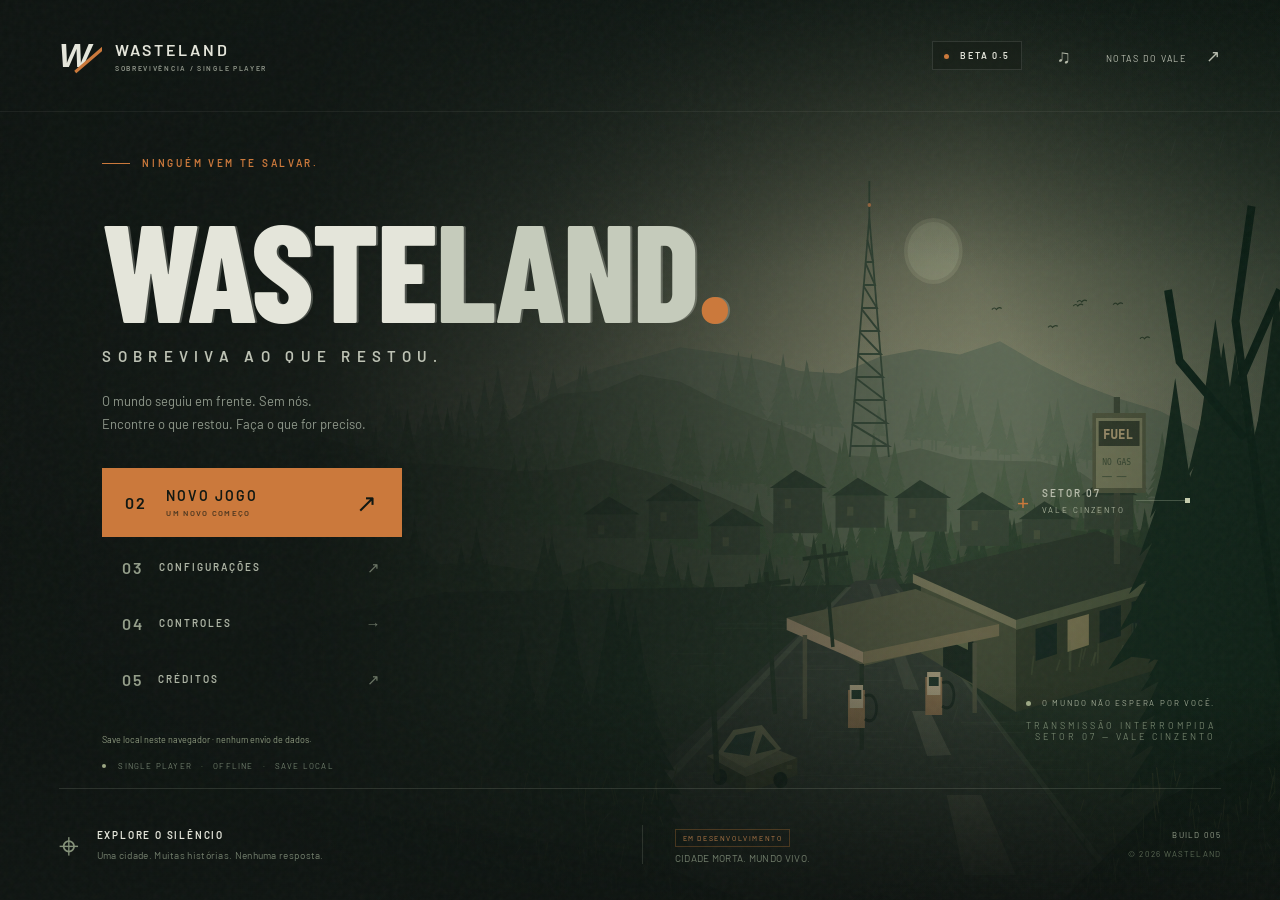
==== commit 04219893: "feat(ui): integrate difficulty menu, hotbar, item actions and crafting panels" ====
--- a/index.html
+++ b/index.html
@@ -4,8 +4,8 @@
   <meta charset="UTF-8">
   <meta name="viewport" content="width=device-width, initial-scale=1, viewport-fit=cover">
   <meta name="theme-color" content="#111613">
-  <meta name="description" content="Wasteland — uma Alpha survival 2D. Explore uma cidade abandonada, encontre recursos e sobreviva. Grátis, local e sem downloads.">
-  <title>WASTELAND — Alpha Final</title>
+  <meta name="description" content="Wasteland — um survival 2D. Explore uma cidade abandonada, encontre recursos e sobreviva. Grátis, local e sem downloads.">
+  <title>WASTELAND — Beta 0.5</title>
   <link rel="stylesheet" href="style.css">
   <link rel="icon" href="data:image/svg+xml,%3Csvg xmlns=%27http://www.w3.org/2000/svg%27 viewBox=%270 0 32 32%27%3E%3Crect width=%2732%27 height=%2732%27 fill=%27%23111714%27/%3E%3Cpath d=%27M4 7l5 18h5l2-8 2 8h5l5-18h-5l-3 12-2-9h-4l-2 9-3-12z%27 fill=%27%23cb793c%27/%3E%3C/svg%3E">
 </head>
@@ -13,38 +13,40 @@
   <canvas id="world-canvas" aria-label="Mundo de Wasteland, jogo de sobrevivência em duas dimensões"></canvas>
   <div id="menu-screen" class="screen menu-screen">
     <header class="site-header">
-      <a class="brand" href="./" aria-label="Wasteland início"><span class="brand-symbol">W<span>／</span></span><span>WASTELAND<small>AN INDEPENDENT SURVIVAL GAME</small></span></a>
-      <div class="header-right"><span class="build-tag"><i></i> ALPHA FINAL</span><button id="menu-sound" class="icon-button" aria-label="Desativar áudio" title="Ativar / desativar áudio">♫</button><a href="#" id="about-link" class="header-link">SOBRE O PROJETO <span>↗</span></a></div>
+      <a class="brand" href="./" aria-label="Wasteland início"><span class="brand-symbol">W<span>／</span></span><span>WASTELAND<small>SOBREVIVÊNCIA / SINGLE PLAYER</small></span></a>
+      <div class="header-right"><span class="build-tag"><i></i> BETA 0.5</span><button id="menu-sound" class="icon-button" aria-label="Desativar áudio" title="Ativar / desativar áudio">♫</button><a href="#" id="about-link" class="header-link">NOTAS DO VALE <span>↗</span></a></div>
     </header>
     <main class="menu-content">
       <div class="eyebrow"><span></span> NINGUÉM VEM TE SALVAR.</div>
       <h1>WASTE<span>LAND</span><span class="title-dot">.</span></h1>
-      <p class="tagline">SURVIVE. EXPLORE. ENDURE.</p>
+      <p class="tagline">SOBREVIVA AO QUE RESTOU.</p>
       <p class="intro">O mundo seguiu em frente. Sem nós.<br>Encontre o que restou. Faça o que for preciso.</p>
       <nav class="menu-actions" aria-label="Menu principal">
-        <button id="continue-button" class="primary-button hidden">CONTINUAR <small>RETOMAR SAVE LOCAL</small><span>→</span></button>
-        <button id="play-button" class="primary-button"><span class="play-icon">▶</span><span>NOVO JOGO <small>INICIAR SOBREVIVÊNCIA</small></span><span class="button-arrow">↗</span></button>
-        <button id="settings-button" class="secondary-button"><span>⚙</span> CONFIGURAÇÕES <span class="small-arrow">↗</span></button>
-        <button id="about-button" class="secondary-button"><span>ⓘ</span> SOBRE <span class="small-arrow">↗</span></button>
+        <button id="continue-button" class="primary-button hidden">CONTINUAR <small>RETOMAR A JORNADA</small><span>→</span></button>
+        <button id="play-button" class="primary-button"><span class="play-icon">02</span><span>NOVO JOGO <small>UM NOVO COMEÇO</small></span><span class="button-arrow">↗</span></button>
+        <button id="settings-button" class="secondary-button"><span>03</span> CONFIGURAÇÕES <span class="small-arrow">↗</span></button>
+        <button id="menu-controls" class="secondary-button"><span>04</span> CONTROLES <span class="small-arrow">→</span></button>
+        <button id="about-button" class="secondary-button"><span>05</span> CRÉDITOS <span class="small-arrow">↗</span></button>
       <div class="save-tools"><button id="delete-save" class="hidden">EXCLUIR SAVE</button></div><p id="save-status" class="save-status">Save local neste navegador · nenhum envio de dados.</p>
       </nav>
-      <div class="local-note"><span class="status-dot"></span> SINGLE PLAYER <b>·</b> SEM DOWNLOAD <b>·</b> SEU NAVEGADOR</div>
+      <div class="local-note"><span class="status-dot"></span> SINGLE PLAYER <b>·</b> OFFLINE <b>·</b> SAVE LOCAL</div>
     </main>
     <aside class="scene-label"><span class="crosshair-mark">+</span><div>SETOR 07<small>VALE CINZENTO</small></div><span class="scene-line"></span></aside>
-    <aside class="world-status"><span class="status-dot"></span> O MUNDO NÃO ESPERA POR VOCÊ.<small>48° 12′ N &nbsp; / &nbsp; 16° 37′ E</small></aside>
+    <aside class="world-status"><span class="status-dot"></span> O MUNDO NÃO ESPERA POR VOCÊ.<small>TRANSMISSÃO INTERROMPIDA<br>SETOR 07 — VALE CINZENTO</small></aside>
     <footer class="menu-footer">
       <div class="footer-info"><span class="footer-icon">⌖</span><div>EXPLORE O SILÊNCIO<p>Uma cidade. Muitas histórias. Nenhuma resposta.</p></div></div>
-      <div class="alpha-note"><span>EM DESENVOLVIMENTO</span><p>SOBREVIVÊNCIA · ALPHA FINAL</p></div>
-      <div class="footer-version">BUILD 003 <span>© 2026 WASTELAND</span></div>
+      <div class="alpha-note"><span>EM DESENVOLVIMENTO</span><p>CIDADE MORTA. MUNDO VIVO.</p></div>
+      <div class="footer-version">BUILD 005 <span>© 2026 WASTELAND</span></div>
     </footer>
   </div>
 
   <section id="game-hud" class="screen game-hud hidden" aria-label="Interface do jogo">
     <header class="game-header"><div class="location-block"><span class="tiny-label">VALE CINZENTO</span><h2 id="location-label">REFÚGIO DO VALE</h2></div><div class="game-top-actions"><span id="fps-label" class="hidden">60 FPS</span><button id="inventory-button" class="hud-button" aria-label="Abrir inventário" title="Inventário"><svg viewBox="0 0 24 24" aria-hidden="true"><path d="M8 6V4h8v2M6 7h12l2 14H4zM8 12h8v6H8z"/></svg></button><button id="pause-button" class="hud-button" aria-label="Pausar" title="Pausar">Ⅱ</button></div></header>
+    <div id="hotbar" class="hotbar" aria-label="Atalhos de itens"></div><div id="condition-status" class="condition-status hidden"></div>
     <div id="notifications" class="notifications" aria-live="polite"></div>
     <div id="interaction-prompt" class="interaction-prompt hidden"><kbd>E</kbd><span>SAQUEAR</span></div>
     <footer class="game-bottom"><section class="vitals" aria-label="Atributos de sobrevivência"><div class="vital" id="vital-health"><span>♥</span><div><label>VIDA <b id="health-value">100</b></label><div class="meter"><i id="health-bar"></i></div></div></div><div class="vital" id="vital-hunger"><span>◒</span><div><label>FOME <b id="hunger-value">100</b></label><div class="meter"><i id="hunger-bar"></i></div></div></div><div class="vital" id="vital-thirst"><span>♦</span><div><label>SEDE <b id="thirst-value">100</b></label><div class="meter"><i id="thirst-bar"></i></div></div></div><div class="vital" id="vital-stamina"><span>ϟ</span><div><label>STAMINA <b id="stamina-value">100</b></label><div class="meter"><i id="stamina-bar"></i></div></div></div><div class="temperature"><span>♨</span><b id="temperature-value">36.5°</b><small>TEMPERATURA</small></div><div id="bleeding-status" class="bleeding-status hidden">SANGRANDO</div></section><div class="weapon-panel"><span class="tiny-label">EQUIPADO / <span id="weapon-name">PISTOLA 9MM</span></span><div><span class="gun-icon" id="weapon-icon"></span><b id="ammo-value">8</b><span id="reserve-value">/ 24</span></div><small id="reload-label"></small></div></footer>
-    <aside class="minimap-panel"><canvas id="minimap" width="160" height="140" aria-label="Minimapa do setor"></canvas><span>N ↑</span></aside>
+    <aside class="minimap-panel"><canvas id="minimap" width="160" height="140" aria-label="Minimapa do setor"></canvas><span>N ↑ <b id="time-label">FIM DE TARDE</b></span><small id="world-phase"></small></aside>
     <div id="touch-controls" class="touch-controls"><div class="touch-dpad"><button data-key="w" aria-label="Mover para cima">↑</button><button data-key="a" aria-label="Mover à esquerda">←</button><button data-key="s" aria-label="Mover para baixo">↓</button><button data-key="d" aria-label="Mover à direita">→</button></div><div class="touch-actions"><button id="touch-shoot" aria-label="Atacar">ATACAR</button><button id="touch-interact" aria-label="Interagir">E</button><button id="touch-reload" aria-label="Recarregar">R</button><button data-key="shift">CORRER</button></div></div>
   </section>
 
@@ -52,15 +54,17 @@
     <section id="settings-modal" class="modal hidden" role="dialog" aria-modal="true" aria-labelledby="settings-title"><button class="close-modal" aria-label="Fechar">×</button><span class="eyebrow">DO SEU JEITO</span><h2 id="settings-title">CONFIGURAÇÕES<span>.</span></h2><label class="setting-row" for="volume-input">Volume <span id="volume-value">50%</span></label><input id="volume-input" type="range" min="0" max="100" value="50"><label class="setting-row" for="quality-input">Qualidade gráfica<select id="quality-input"><option value="high">Alta</option><option value="medium">Média</option><option value="low">Baixa</option></select></label><label class="setting-row" for="shaders-input">Shaders <span class="setting-help">atmosfera e luz extra</span><input id="shaders-input" type="checkbox"></label><label class="setting-row" for="particles-input">Partículas<select id="particles-input"><option value="low">Baixa</option><option value="medium">Média</option><option value="high">Alta</option></select></label><label class="setting-row" for="rain-input">Chuva visual<input id="rain-input" type="checkbox"></label><label class="setting-row" for="shadows-input">Sombras<input id="shadows-input" type="checkbox"></label><label class="setting-row" for="numbers-input">Números na HUD<input id="numbers-input" type="checkbox"></label><label class="setting-row" for="fps-input">Mostrar FPS<input id="fps-input" type="checkbox"></label><button id="controls-button" class="secondary-button bordered">CONTROLES <span>→</span></button><button id="fullscreen-button" class="secondary-button bordered">⛶ &nbsp; ALTERNAR TELA CHEIA</button><p class="modal-footnote">Configurações locais. Qualidade baixa ou FPS baixo reduz efeitos automaticamente. Desligar chuva visual não altera o clima ou a temperatura.</p></section>
     <section id="controls-modal" class="modal hidden" role="dialog" aria-modal="true" aria-labelledby="controls-title">
       <button class="close-modal" aria-label="Voltar às configurações">×</button><span class="eyebrow">CONFIGURAÇÕES / AJUDA</span><h2 id="controls-title">CONTROLES<span>.</span></h2>
-      <h3>PC</h3><dl class="controls-list"><div><dt>WASD</dt><dd>Mover</dd></div><div><dt>SHIFT</dt><dd>Correr</dd></div><div><dt>Mouse</dt><dd>Mirar</dd></div><div><dt>Clique esquerdo</dt><dd>Atacar</dd></div><div><dt>R</dt><dd>Recarregar</dd></div><div><dt>E</dt><dd>Interagir</dd></div><div><dt>TAB</dt><dd>Inventário</dd></div><div><dt>ESC</dt><dd>Pausar</dd></div></dl>
+      <h3>PC</h3><p class="modal-footnote">Automáticas: segure para disparar, solte para parar. Semiautomáticas e melee: um ataque por pressionamento.</p><dl class="controls-list"><div><dt>WASD</dt><dd>Mover</dd></div><div><dt>SHIFT</dt><dd>Correr</dd></div><div><dt>Mouse</dt><dd>Mirar</dd></div><div><dt>Clique esquerdo</dt><dd>Atacar</dd></div><div><dt>R</dt><dd>Recarregar</dd></div><div><dt>E</dt><dd>Interagir</dd></div><div><dt>1–9</dt><dd>Usar / equipar atalho</dd></div><div><dt>F6</dt><dd>Salvar partida</dd></div><div><dt>TAB</dt><dd>Inventário</dd></div><div><dt>ESC</dt><dd>Pausar</dd></div></dl>
       <h3>MOBILE</h3><dl class="controls-list"><div><dt>Setas touch</dt><dd>Mover</dd></div><div><dt>CORRER + seta</dt><dd>Correr</dd></div><div><dt>Toque no cenário</dt><dd>Mirar e atacar</dd></div><div><dt>ATACAR</dt><dd>Atacar alvo visível próximo</dd></div><div><dt>E / R</dt><dd>Interagir / recarregar</dd></div><div><dt>Mochila / Ⅱ</dt><dd>Inventário / pausa</dd></div></dl>
       <button id="controls-back" class="secondary-button bordered">VOLTAR ÀS CONFIGURAÇÕES</button>
     </section>
-    <section id="about-modal" class="modal hidden" role="dialog" aria-modal="true" aria-labelledby="about-title"><button class="close-modal" aria-label="Fechar">×</button><span class="eyebrow">UM MUNDO QUE FICOU PARA TRÁS</span><h2 id="about-title">WASTELAND<span>.</span></h2><p>Uma experiência de sobrevivência 2D independente. Explore o Vale Cinzento, vasculhe construções e mantenha distância dos infectados. Aqui, cada recurso conta.</p><p class="modal-footnote">Alpha Final · O mesmo Vale Cinzento. Armas silenciosas, refúgio inicial e casas que bloqueiam visão e ataques. Feche a porta para proteger a entrada. Save local já existente, sem contas ou servidores.</p><button id="about-play" class="primary-button">ENTRAR NO VALE <span>↗</span></button></section>
+    <section id="about-modal" class="modal hidden" role="dialog" aria-modal="true" aria-labelledby="about-title"><button class="close-modal" aria-label="Fechar">×</button><span class="eyebrow">UM MUNDO QUE FICOU PARA TRÁS</span><h2 id="about-title">WASTELAND<span>.</span></h2><p>Uma experiência de sobrevivência 2D independente. Explore o Vale Cinzento, vasculhe construções e mantenha distância dos infectados. Aqui, cada recurso conta.</p><p class="modal-footnote">Beta 0.5 · Evolução da Alpha original. Ilustrações em Canvas, sprites e síntese sonora locais. Fontes Barlow por Jeremy Tribby / SIL OFL. Sem assets de outros jogos, serviços externos ou coleta de dados. Saves da Alpha preservam o seu mapa original; inicie uma nova jornada para explorar a cidade ampliada.</p><button id="about-play" class="primary-button">ENTRAR NO VALE <span>↗</span></button></section>
     <section id="pause-modal" class="modal hidden" role="dialog" aria-modal="true" aria-labelledby="pause-title"><span class="eyebrow">RESPIRE POR UM MOMENTO</span><h2 id="pause-title">PAUSADO<span>.</span></h2><p>O mundo espera. Só desta vez.</p><button id="resume-button" class="primary-button">CONTINUAR <span>→</span></button><button id="pause-settings" class="secondary-button">⚙ &nbsp; CONFIGURAÇÕES</button><button id="save-button" class="secondary-button">SALVAR PARTIDA <kbd>F6</kbd></button><button id="exit-button" class="secondary-button">↩ &nbsp; SALVAR E VOLTAR AO MENU</button></section>
-    <section id="inventory-modal" class="modal inventory-modal hidden" role="dialog" aria-modal="true" aria-labelledby="inventory-title"><button class="close-modal" aria-label="Fechar">×</button><span class="eyebrow">LEVE SÓ O NECESSÁRIO</span><h2 id="inventory-title">SEU INVENTÁRIO<span>.</span></h2><div class="inventory-heading"><span>MOCHILA DE CAMPO</span><span id="slots-count">0 / 12 SLOTS</span></div><div id="inventory-categories" class="inventory-categories"></div><div class="inventory-layout"><div id="inventory-grid" class="inventory-grid"></div><aside id="equipment-slots" class="equipment-slots"></aside></div><div id="item-details" class="item-details">Selecione um item para ver detalhes e usar.</div><p class="modal-footnote">Selecione um item e escolha uma ação. Equipamentos contam na carga. O jogo está pausado.</p></section>
-    <section id="loot-modal" class="modal hidden" role="dialog" aria-modal="true" aria-labelledby="loot-title"><button class="close-modal" aria-label="Fechar">×</button><span class="eyebrow">ALGUÉM DEIXOU ALGO PARA TRÁS</span><h2 id="loot-title">SUPRIMENTOS<span>.</span></h2><p id="loot-source"></p><div id="loot-list" class="loot-list"></div><button id="take-all-button" class="primary-button">COLETAR TUDO <span>↓</span></button><p class="modal-footnote">A Alpha pausa durante o saque. Clique em um item para coletar individualmente.</p></section>
+    <section id="inventory-modal" class="modal inventory-modal hidden" role="dialog" aria-modal="true" aria-labelledby="inventory-title"><button class="close-modal" aria-label="Fechar">×</button><span class="eyebrow">LEVE SÓ O NECESSÁRIO</span><h2 id="inventory-title">INVENTÁRIO<span>.</span></h2><div class="inventory-heading"><span>CARGA PESSOAL <b id="carry-weight"></b></span><span id="slots-count">0 / 18 SLOTS</span></div><div class="inventory-toolbar"><button id="inventory-sort">ORGANIZAR</button><button id="inventory-craft">FABRICAÇÃO</button></div><div id="inventory-categories" class="inventory-categories"></div><div class="inventory-layout"><div id="inventory-grid" class="inventory-grid"></div><aside id="equipment-slots" class="equipment-slots"></aside></div><div id="item-details" class="item-details">Selecione um item para ver detalhes e usar.</div><p class="modal-footnote">Selecione um item e escolha uma ação. Equipamentos contam na carga. O jogo está pausado.</p></section>
+    <section id="loot-modal" class="modal hidden" role="dialog" aria-modal="true" aria-labelledby="loot-title"><button class="close-modal" aria-label="Fechar">×</button><span class="eyebrow">ALGUÉM DEIXOU ALGO PARA TRÁS</span><h2 id="loot-title">SUPRIMENTOS<span>.</span></h2><p id="loot-source"></p><div id="loot-list" class="loot-list"></div><button id="take-all-button" class="primary-button">COLETAR TUDO <span>↓</span></button><p class="modal-footnote">O mundo pausa durante o saque. Clique em um item para coletar individualmente.</p></section>
     <section id="storage-modal" class="modal inventory-modal hidden" role="dialog" aria-modal="true" aria-labelledby="storage-title"><button class="close-modal" aria-label="Fechar">×</button><span class="eyebrow">GUARDE O QUE IMPORTA</span><h2 id="storage-title">ARMAZENAMENTO<span>.</span></h2><div class="storage-columns"><section><h3>MOCHILA →</h3><div id="storage-deposit" class="loot-list"></div></section><section><h3>← BAÚ <span id="storage-capacity"></span></h3><div id="storage-withdraw" class="loot-list"></div></section></div><p class="modal-footnote">Clique para transferir um stack inteiro. Desequipe antes de guardar.</p></section>
+    <section id="newgame-modal" class="modal hidden" role="dialog" aria-modal="true" aria-labelledby="newgame-title"><button class="close-modal" aria-label="Fechar">×</button><span class="eyebrow">CADA ESCOLHA TEM UM PREÇO</span><h2 id="newgame-title">NOVA JORNADA<span>.</span></h2><p>Você começa em um refúgio fechado. Lá fora, o vale já não é o mesmo.</p><div id="difficulty-options" class="difficulty-options"></div><p class="modal-footnote">A dificuldade altera população, detecção, recursos, dano e necessidades. Fica registrada na partida.</p><button id="start-game" class="primary-button">ENTRAR NO VALE <span>→</span></button></section>
+    <section id="crafting-modal" class="modal inventory-modal hidden" role="dialog" aria-modal="true" aria-labelledby="crafting-title"><button class="close-modal" aria-label="Fechar">×</button><span class="eyebrow">RECUPERE. IMPROVISE. SOBREVIVA.</span><h2 id="crafting-title">BANCADA<span>.</span></h2><p id="craft-location"></p><div id="craft-recipes" class="craft-recipes"></div><p class="modal-footnote">Os materiais são consumidos do inventário. A bancada fica no cômodo leste do refúgio. Reparos exigem o kit de ferramentas, que não é consumido.</p></section>
     <section id="death-modal" class="modal death-modal hidden" role="dialog" aria-modal="true" aria-labelledby="death-title"><span class="eyebrow">O VALE GUARDA MAIS UMA HISTÓRIA</span><span class="death-symbol">☠</span><h2 id="death-title">VOCÊ MORREU<span>.</span></h2><p id="death-summary"></p><button id="respawn-button" class="primary-button">RESPAWN <span>↗</span></button><p class="modal-footnote">Um novo começo. O mundo e seus itens serão reiniciados.</p></section>
   </div>
   <div id="global-toast" class="global-toast hidden" role="status"></div>
--- a/style.css
+++ b/style.css
@@ -16,3 +16,22 @@
 /* Alpha 0.2: compact desktop survival interface, reusing the original art direction. */
 .save-tools{display:flex;flex-wrap:wrap;gap:8px 15px;margin-top:8px}.save-tools button,.save-tools a{padding:0;background:none;color:#a3aa96;font-size:8px;letter-spacing:1px}.save-tools button:hover,.save-tools a:hover{color:var(--accent)}.save-status{font-size:9px;color:#8c987e;line-height:1.6;margin:10px 0 0}.menu-content{margin-top:5vh}.menu-actions:has(#continue-button:not(.hidden)) #play-button{background:#20281d;color:#bac4ac;min-height:44px;padding:12px 23px}.menu-actions:has(#continue-button:not(.hidden)) #play-button small{display:none}.local-note{margin-top:14px}.setting-help{font-size:9px}.setting-row{min-height:44px}#settings-modal{width:520px}.inventory-modal{width:960px}.inventory-layout{display:grid;grid-template-columns:minmax(0,1fr) 180px;gap:22px}.inventory-grid{grid-template-columns:repeat(5,1fr)}.inventory-slot{min-height:84px;border-top:2px solid #667556}.inventory-slot[data-category=weapons]{border-top-color:#ac8154}.inventory-slot[data-category=water]{border-top-color:#729ea9}.inventory-slot[data-category=medicine]{border-top-color:#b96c56}.inventory-slot[data-category=food]{border-top-color:#b6a268}.inventory-slot[data-category=equipment]{border-top-color:#8b91ab}.inventory-slot.dimmed{opacity:.25}.category-tag{font-size:6px;text-transform:uppercase;letter-spacing:1px;opacity:.5;margin-top:5px}.inventory-categories{display:flex;gap:5px;flex-wrap:wrap;margin-bottom:16px}.inventory-categories button{background:#111b12;color:#85957c;padding:8px 11px;font-size:10px}.inventory-categories button.active{color:#e2c597;border-bottom:1px solid var(--accent)}.equipment-slots{display:flex;flex-direction:column;gap:6px}.equipment-slot{background:#10170f;border:1px solid #c4ccb722;color:#afbca0;text-align:left;white-space:pre-line;padding:10px 12px;font-size:10px;line-height:1.8;min-height:48px}.equipment-slot:hover{border-color:var(--accent)}.item-icon svg{width:52px;height:32px}.item-details{align-items:flex-start;min-height:85px}.item-actions{display:flex;flex-wrap:wrap;justify-content:flex-end;gap:5px;max-width:360px}.item-actions button{font-size:8px;padding:10px}.storage-columns{display:grid;grid-template-columns:1fr 1fr;gap:25px}.storage-columns h3{font-size:11px;letter-spacing:2px;color:#bdba94}.storage-columns .loot-list{max-height:45vh;overflow:auto}.gun-icon{width:70px;height:42px;display:inline-block}.gun-icon svg{width:100%;height:100%}.weapon-panel{min-width:240px;background:linear-gradient(120deg,#101b16eb,#151e16ed);border-left:2px solid #a78b57}.weapon-panel b{font-size:38px}.weapon-panel>div{gap:12px}.weapon-panel .gun-icon{margin-right:auto}.vitals{border:0;border-bottom:2px solid #8b9d7655;padding:16px 18px;gap:18px;background:linear-gradient(120deg,#101b16ee,#151e16d9)}.vital>span svg{width:19px;height:23px}.vital>div{width:65px}.vital label{font-size:7px}.meter{height:4px}.survival-status{position:absolute;left:30px;bottom:124px;font-size:8px;letter-spacing:2px;color:#b4c19b;padding:6px 10px;border-left:2px solid #a0b180;background:#0e1b15d9}.survival-status.warning{border-color:#d38f61;color:#e7b18a}.hide-numbers .vital label b{visibility:hidden}.placement-hint{position:absolute;left:50%;bottom:150px;transform:translateX(-50%);background:#182319ec;border:1px solid #c2af7c66;padding:13px 20px;color:#e1c28c;font-size:10px;letter-spacing:1.3px}.game-top-actions{gap:8px}.game-bottom{bottom:38px}.bleeding-status{bottom:calc(100% + 44px)}.minimap-panel{border-top:2px solid #c1874e88}.minimap-panel canvas{width:172px;height:140px}.game-header .location-block h2{font-size:25px}.notifications{max-width:440px}.notification{font-size:10px}.control-hint{font-size:7px}.empty-slot{font-size:10px}.modal-footnote a{color:var(--accent)}
 @media(min-width:761px) and (max-height:850px){.menu-content{margin-top:3vh;margin-bottom:135px}.menu-content h1{font-size:115px}.intro{margin-bottom:16px}.tagline{margin-bottom:18px}.menu-actions .secondary-button{padding:12px 20px;min-height:40px}.menu-footer{min-height:80px}.world-status{bottom:110px}}
+
+/* Alpha Final: calm gameplay, consistent item cards and lightweight dialogs. */
+.screen{max-width:100vw;overflow-x:clip}.menu-screen{overflow-y:auto}.menu-content{max-width:88vw}.game-hud{overflow:hidden}
+.game-header{top:24px;left:26px;right:26px}.location-block h2{font-size:22px;letter-spacing:2px;margin:5px 0}.location-block .tiny-label{font-size:8px;letter-spacing:2px;color:#a4af98}
+.hud-button{width:40px;height:40px;padding:9px;display:grid;place-items:center;border-radius:4px;backdrop-filter:none}.hud-button svg{width:20px;height:20px;fill:none;stroke:currentColor;stroke-width:1.5;stroke-linejoin:round}
+.game-bottom{bottom:24px;left:26px;right:26px}.vitals{border-radius:4px;box-shadow:0 5px 20px #0002;backdrop-filter:none;gap:19px;padding:16px 18px}.vital>div{width:68px}.vital label{font-size:9px;letter-spacing:1px}.vital label b{font-size:10px}.meter{height:4px;border-radius:2px;overflow:hidden}.meter i{border-radius:2px}.vital>span svg{width:20px;height:20px}.temperature small{font-size:7px;letter-spacing:.7px}
+.weapon-panel{min-width:180px;border-radius:4px;background:#101710db;padding:12px 16px;border:1px solid #d2ddc019}.weapon-panel>div{margin:4px 0}.weapon-panel #ammo-value{font-size:34px}.weapon-panel small:empty{display:none}.weapon-panel small{font-size:8px;letter-spacing:1.3px}.weapon-panel .tiny-label{font-size:8px;letter-spacing:1px}.gun-icon svg{height:27px;width:45px}.minimap-panel{top:82px;right:26px;opacity:.88;border-radius:4px;backdrop-filter:none}.minimap-panel canvas{width:128px;height:112px}.minimap-panel>span{font-size:7px;letter-spacing:1px}
+.notifications{top:88px;left:26px;max-width:280px}.notification{font-size:11px;padding:10px 13px;box-shadow:0 4px 18px #0002}.interaction-prompt{bottom:116px;border-radius:4px;font-size:10px;padding:10px 15px;box-shadow:0 5px 22px #0003;max-width:calc(100vw - 28px);white-space:normal}.dialog-open .game-hud{visibility:hidden}
+.modal{border-radius:6px;box-shadow:0 20px 70px #0006;padding:32px;scrollbar-width:thin;scrollbar-color:#59634d #161d16;max-height:92dvh}.modal-backdrop{backdrop-filter:none;background:#080e0bdc}.modal h2{font-size:36px;margin-bottom:23px}.modal h3{font-size:12px;letter-spacing:2px;color:#bca37c}.close-modal{width:36px;height:36px;top:9px;right:9px}.modal .modal-footnote{font-size:11px;line-height:1.6;color:#98a08f}
+#controls-modal{width:470px}.controls-list{margin:0 0 22px}.controls-list>div{display:flex;justify-content:space-between;gap:18px;padding:8px 0;border-bottom:1px solid #c1c8ac12;font-size:12px}.controls-list dt{color:#d6d9c8}.controls-list dd{margin:0;color:#9da892;text-align:right}#controls-button{justify-content:space-between;margin-top:18px}#fullscreen-button{margin-top:10px}
+.inventory-modal{width:940px}.inventory-layout{grid-template-columns:minmax(0,1fr) 168px;gap:20px}.inventory-grid{grid-template-columns:repeat(4,minmax(0,1fr));gap:9px;align-content:start}.inventory-slot{position:relative;min-height:99px;padding:15px 9px 10px;border:1px solid #bbc5a621;border-top:2px solid #617056;background:linear-gradient(140deg,#242d22,#171f19);border-radius:4px;box-shadow:0 3px 8px #0002;min-width:0}.inventory-slot:hover{background:#2b3428;border-color:#9a9e7c}.inventory-slot.selected{border-color:#d79a5e;background:linear-gradient(135deg,#403728,#242a20);box-shadow:inset 0 0 0 1px #d79a5e55}.inventory-slot .item-icon{display:block;margin:4px auto 9px;color:#c9cfb7}.item-icon svg{width:38px;height:31px}.inventory-slot[data-category=water] .item-icon{color:#97bec4}.inventory-slot[data-category=medicine] .item-icon{color:#d8aa93}.inventory-slot[data-category=weapons] .item-icon{color:#d0b791}.item-name{font-size:11px;line-height:1.25;display:block;overflow-wrap:anywhere}.category-tag{display:block;font-size:7px;opacity:.7;letter-spacing:1px;margin-top:6px}.item-quantity{position:absolute;right:8px;top:6px;font-size:10px;font-variant-numeric:tabular-nums;color:#dbdfcc}.inventory-slot.empty-slot{background:#131b15;opacity:.55;border:1px dashed #b0be971c;font:12px var(--font);color:#87977966;box-shadow:none}.inventory-categories button{font-size:11px;padding:9px 12px;border-radius:3px;color:#acb7a1}.inventory-categories button.active{color:#e4c497;background:#342e21}.inventory-empty{grid-column:1/-1;color:#9caa91;font-size:13px;padding:30px 0}.equipment-slot{border-radius:3px;font-size:11px;line-height:1.6;min-height:45px}.equipment-slot[data-slot=weapon]{border-color:#ac815477}.item-details{display:flex;justify-content:space-between;gap:18px;align-items:center;margin-top:20px;padding:18px 0 0;border-top:1px solid var(--line);font-size:12px;line-height:1.6;min-height:90px}.item-details strong{font:600 22px var(--display);color:#e0e4d1;letter-spacing:.5px;display:block;margin-bottom:4px}.item-details>div:first-child{flex:1}.item-actions{display:flex;flex-wrap:wrap;gap:7px;max-width:320px}.item-actions button{padding:10px 13px;font-size:10px;border-radius:3px;background:#b87c42;color:#101710;letter-spacing:.6px}.item-actions button[data-action=DESCARTAR]{background:#3b2922;color:#dfad92}.item-actions button:disabled{opacity:.3;cursor:not-allowed}.loot-item .item-icon{width:40px;flex-shrink:0}.loot-item{border-radius:3px;font-size:12px}.storage-columns{gap:20px}.storage-columns section{min-width:0}.storage-columns .loot-item{overflow-wrap:anywhere}
+@media(max-width:1000px){.vitals{gap:12px;padding:13px}.vital>div{width:54px}.weapon-panel{min-width:155px}.inventory-modal{width:900px}}
+@media(max-width:760px){
+ .game-header{top:max(14px,env(safe-area-inset-top));left:14px;right:14px}.location-block h2{font-size:18px;letter-spacing:1px;max-width:230px}.location-block .tiny-label{font-size:7px}.hud-button{width:36px;height:36px}.game-bottom{left:12px;right:12px;bottom:max(12px,env(safe-area-inset-bottom));gap:8px}.vitals{gap:9px 10px;padding:11px;grid-template-columns:1fr 1fr}.vital>div{width:58px}.vital label{font-size:8px}.vital>span svg{width:16px;height:16px}.vital{gap:5px}.temperature{padding-left:0;grid-column:1/-1}.temperature small{font-size:7px}.weapon-panel{min-width:105px;width:105px;padding:12px 8px;align-self:stretch}.weapon-panel .tiny-label{font-size:7px;line-height:1.5}.weapon-panel #ammo-value{font-size:30px}.gun-icon svg{width:32px;height:24px}.weapon-panel>div{gap:5px}.weapon-panel small{font-size:7px}.minimap-panel{right:14px;top:67px;padding:4px}.minimap-panel canvas{width:84px;height:74px}.notifications{left:14px;top:76px;max-width:calc(100vw - 125px)}.notification{font-size:10px;padding:8px 10px}.interaction-prompt{bottom:280px;font-size:9px;padding:8px 11px}.touch-controls{bottom:145px;left:14px;right:14px}.touch-actions{gap:6px}.touch-controls button{backdrop-filter:none;min-width:42px;min-height:42px;border-radius:5px;font-size:11px}.touch-controls #touch-shoot{font-size:11px}.modal-backdrop{padding:12px}.modal{padding:25px 18px;max-height:94dvh}.modal h2{font-size:30px}.inventory-layout{grid-template-columns:minmax(0,1fr);gap:14px}.inventory-grid{grid-template-columns:repeat(3,minmax(0,1fr));gap:7px}.inventory-slot{min-height:95px}.equipment-slots{display:grid;grid-template-columns:repeat(3,minmax(0,1fr));gap:6px}.equipment-slot{font-size:9px;padding:7px;min-height:48px;overflow-wrap:anywhere}.inventory-categories{gap:4px;margin-bottom:12px}.inventory-categories button{font-size:10px;padding:8px 10px}.item-details{display:block;padding-top:14px;margin-top:14px}.item-actions{margin-top:14px;max-width:none}.item-actions button{flex:1;padding:11px 8px}.inventory-heading{font-size:8px}.storage-columns{grid-template-columns:1fr 1fr;gap:10px}.storage-columns h3{font-size:10px;letter-spacing:.5px}.controls-list>div{font-size:11px}
+}
+@media(pointer:fine) and (min-width:761px){.touch-controls{display:none}}
+@media(pointer:coarse) and (min-width:761px){.touch-controls{display:flex;bottom:130px}.interaction-prompt{bottom:260px}}
+@media(max-height:500px) and (orientation:landscape){.game-header{top:8px}.minimap-panel{display:none}.game-bottom{bottom:8px}.touch-controls{bottom:95px}.interaction-prompt{bottom:210px}.vitals{display:flex;gap:10px}.vital>div{width:47px}.temperature{padding-left:8px}.modal{max-height:95dvh}.notifications{top:60px}}
+@media(prefers-reduced-motion:reduce){*{scroll-behavior:auto}.meter i{transition:none}.modal{animation:none}}
